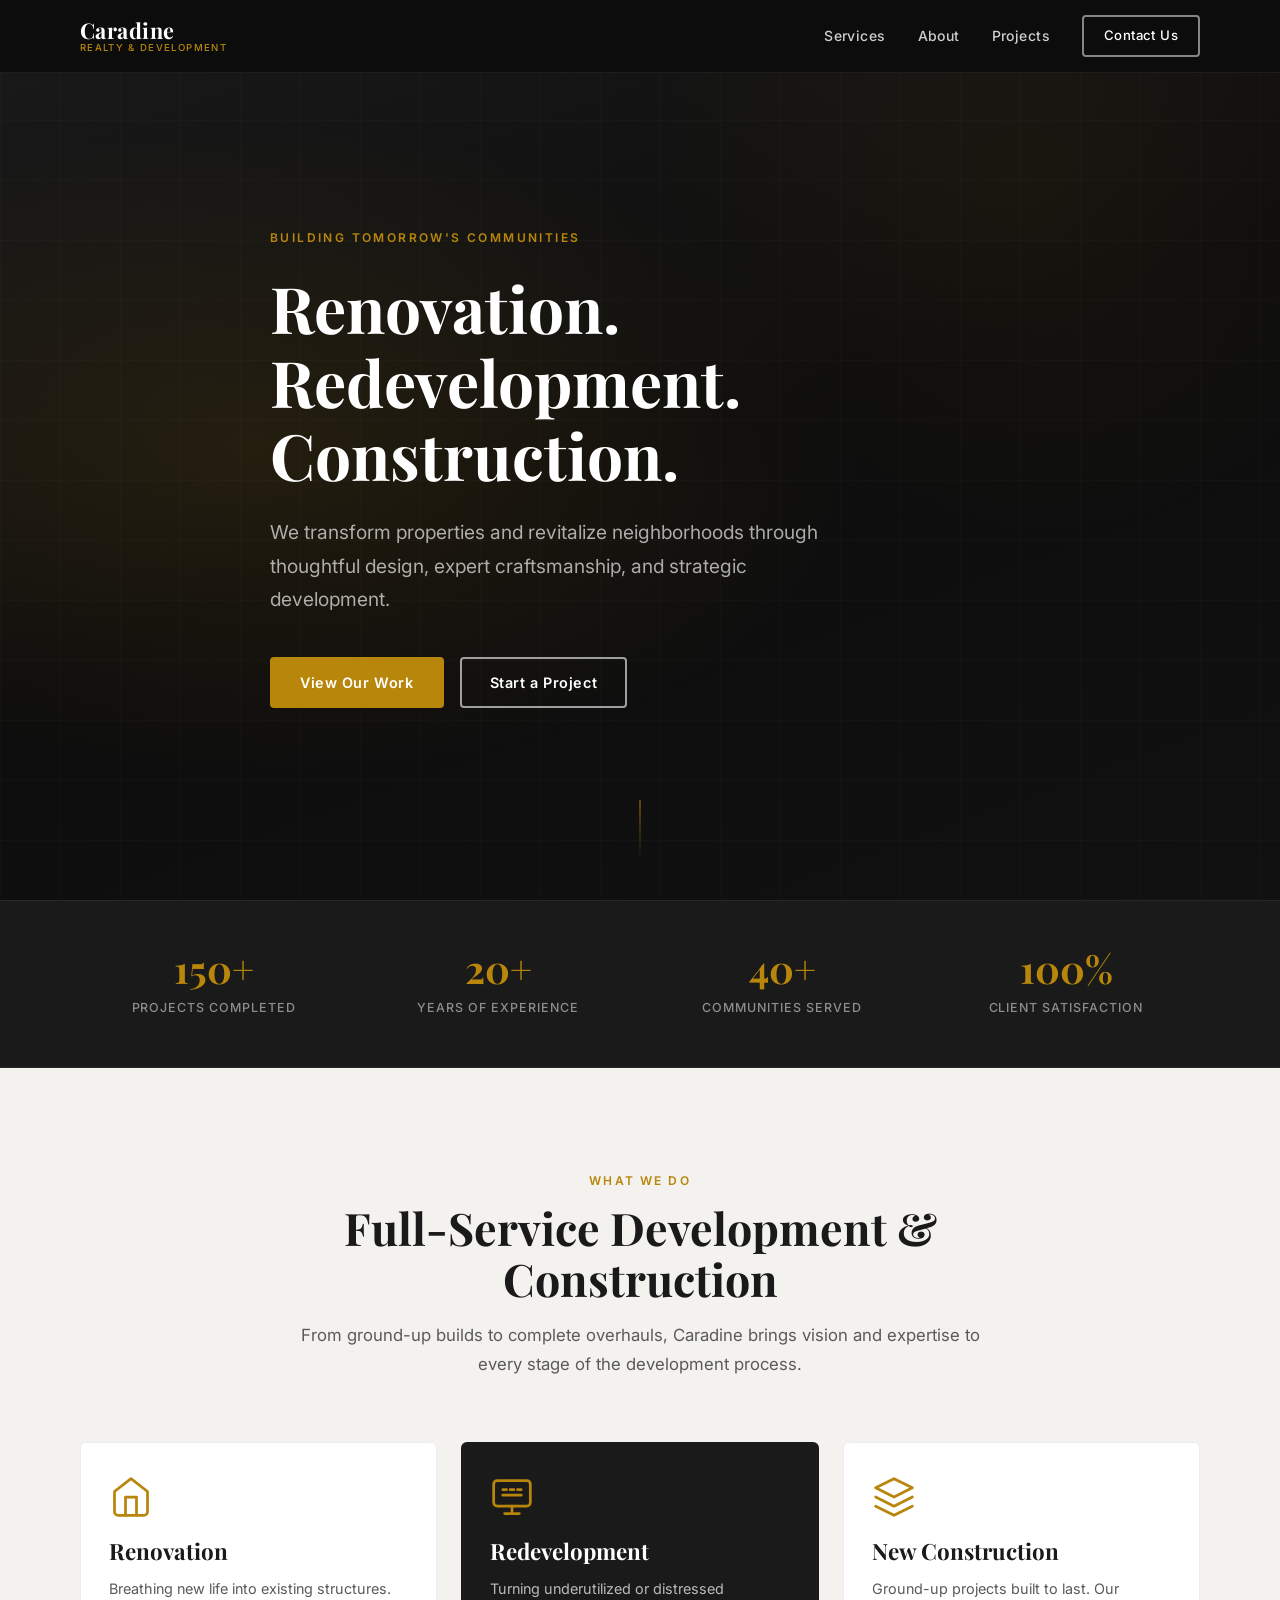
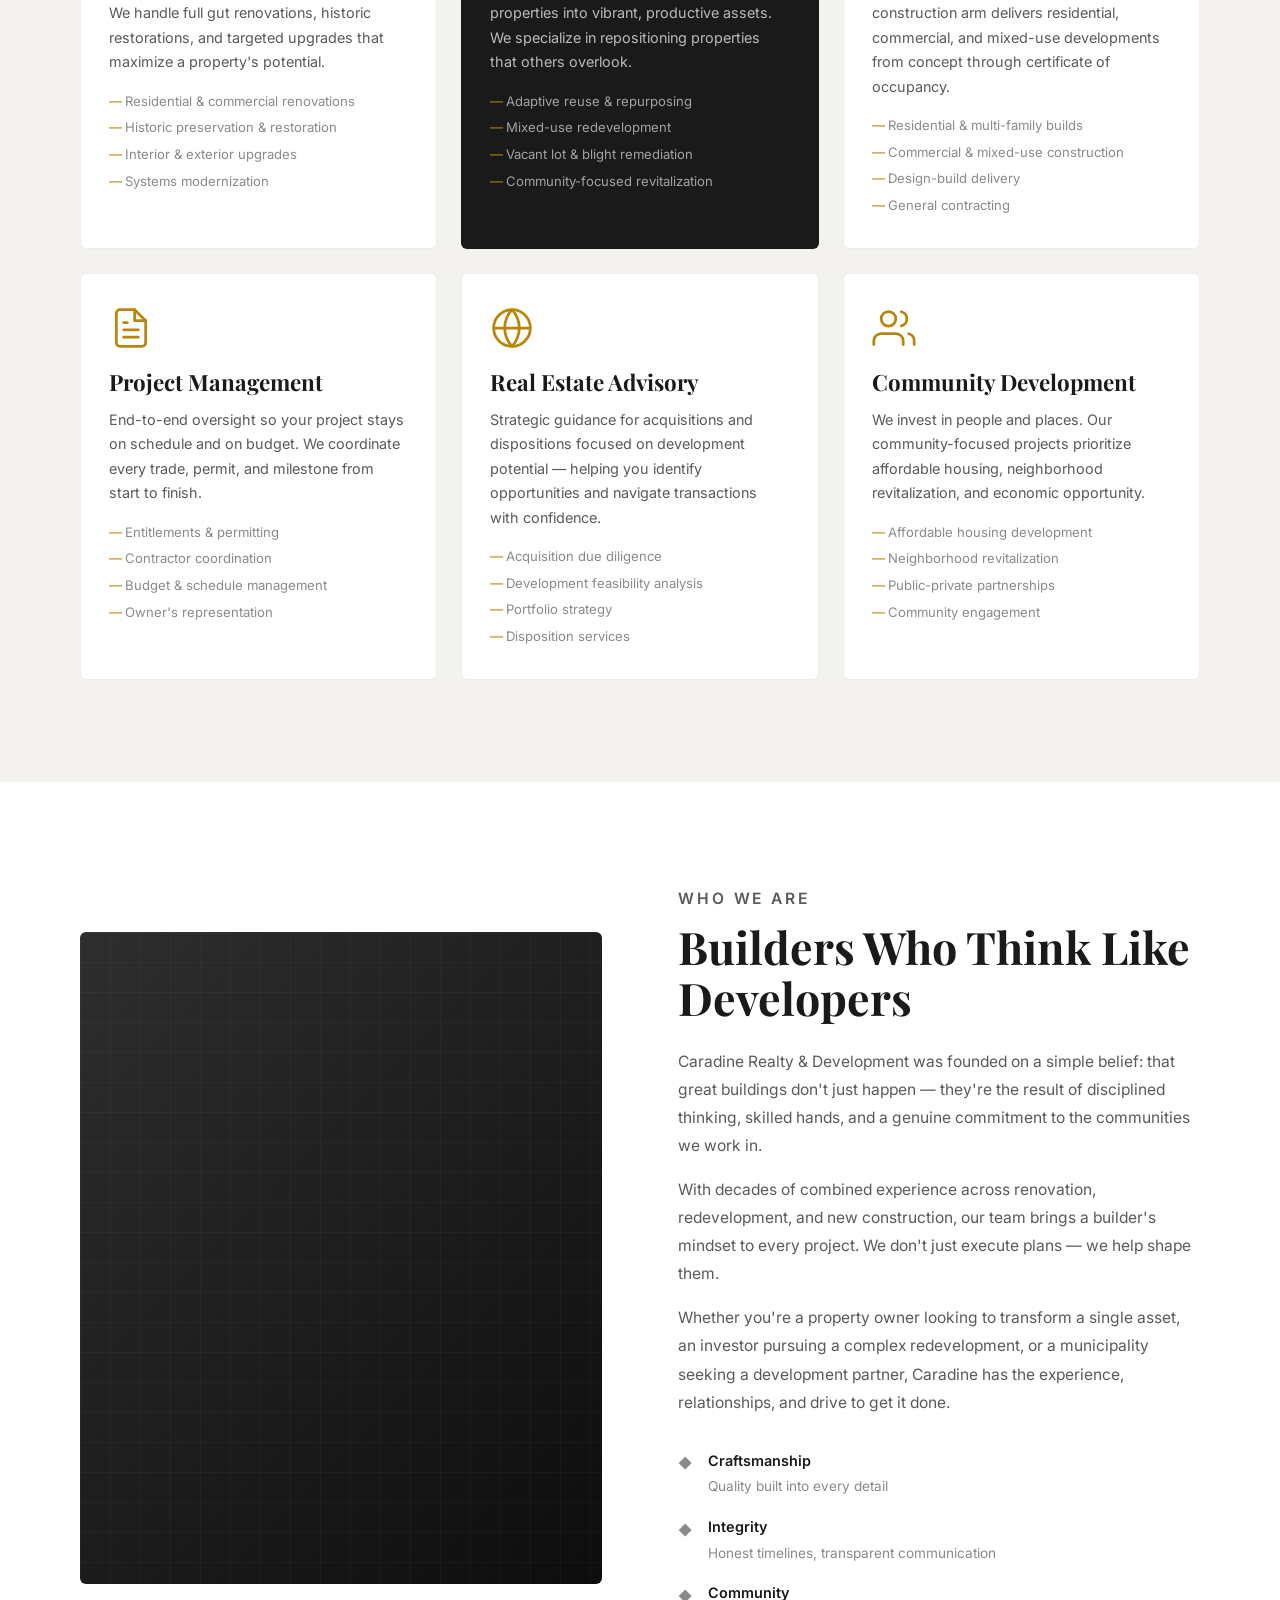
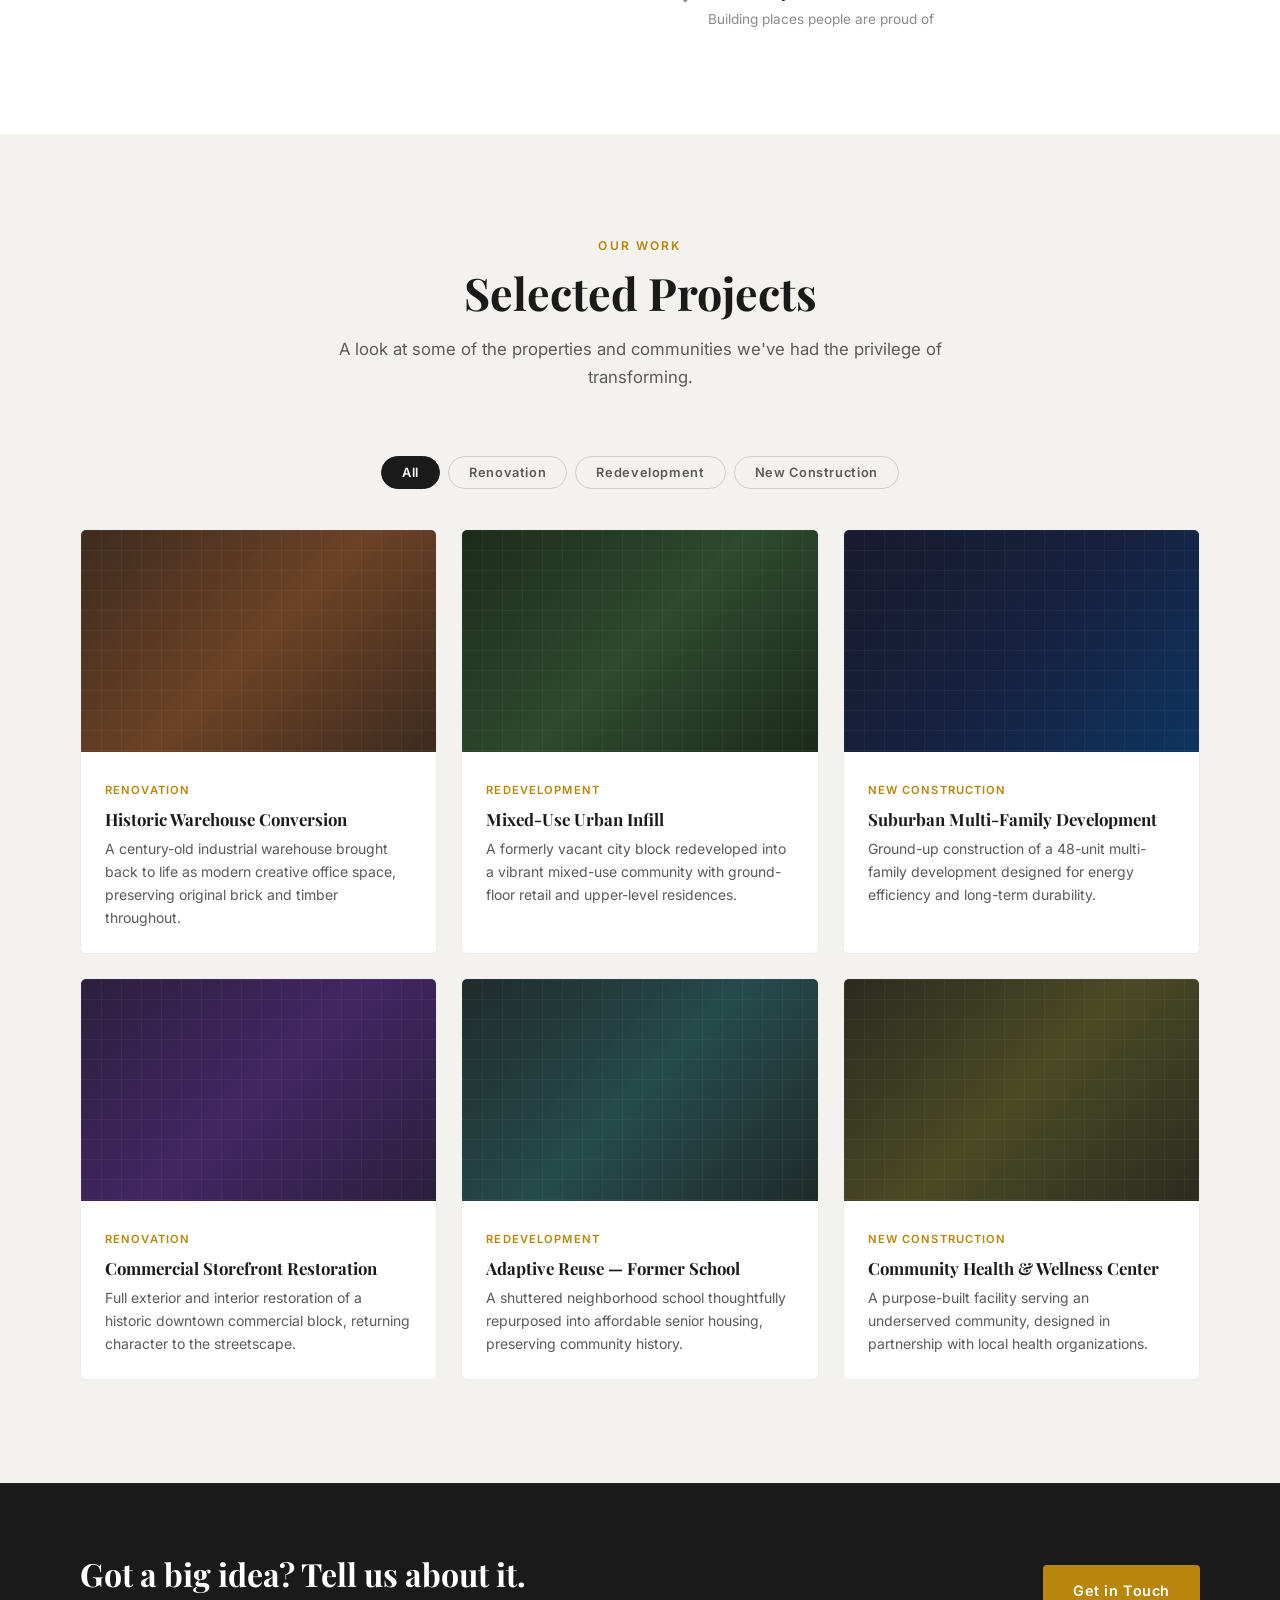
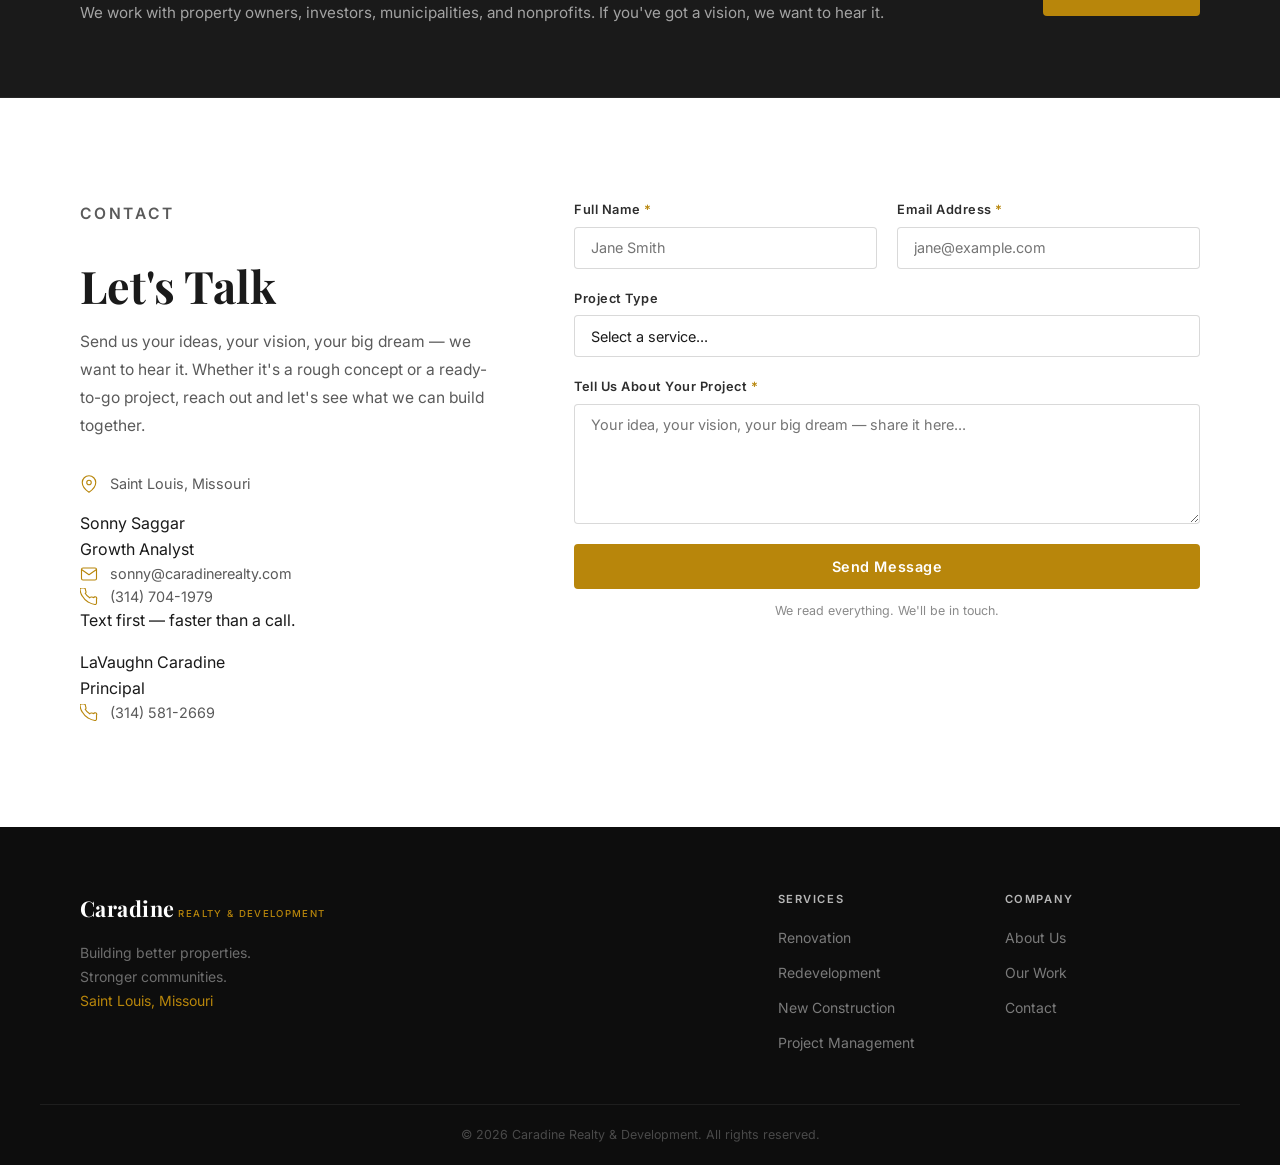
==== index (1).html @ 72bb6049 "Add files via upload" ====
<!DOCTYPE html>
<html lang="en">
<head>
  <meta charset="UTF-8" />
  <meta name="viewport" content="width=device-width, initial-scale=1.0" />
  <title>Caradine Realty &amp; Development</title>
  <link rel="stylesheet" href="styles.css" />
  <link rel="preconnect" href="https://fonts.googleapis.com" />
  <link rel="preconnect" href="https://fonts.gstatic.com" crossorigin />
  <link href="https://fonts.googleapis.com/css2?family=Playfair+Display:wght@400;700&family=Inter:wght@300;400;500;600&display=swap" rel="stylesheet" />
</head>
<body>

  <!-- Navigation -->
  <header class="site-header">
    <nav class="nav container">
      <a href="#" class="logo">
        <span class="logo-main">Caradine</span>
        <span class="logo-sub">Realty &amp; Development</span>
      </a>
      <button class="nav-toggle" aria-label="Toggle menu" aria-expanded="false">
        <span></span><span></span><span></span>
      </button>
      <ul class="nav-links">
        <li><a href="#services">Services</a></li>
        <li><a href="#about">About</a></li>
        <li><a href="#projects">Projects</a></li>
        <li><a href="#contact" class="btn btn-outline">Contact Us</a></li>
      </ul>
    </nav>
  </header>

  <!-- Hero -->
  <section class="hero">
    <div class="hero-overlay"></div>
    <div class="hero-content container">
      <p class="hero-eyebrow">Building Tomorrow's Communities</p>
      <h1>Renovation. Redevelopment.<br />Construction.</h1>
      <p class="hero-sub">We transform properties and revitalize neighborhoods through thoughtful design, expert craftsmanship, and strategic development.</p>
      <div class="hero-cta">
        <a href="#projects" class="btn btn-primary">View Our Work</a>
        <a href="#contact" class="btn btn-ghost">Start a Project</a>
      </div>
    </div>
    <div class="hero-scroll-indicator">
      <span></span>
    </div>
  </section>

  <!-- Stats Bar -->
  <section class="stats-bar">
    <div class="container stats-grid">
      <div class="stat">
        <span class="stat-number">150+</span>
        <span class="stat-label">Projects Completed</span>
      </div>
      <div class="stat">
        <span class="stat-number">20+</span>
        <span class="stat-label">Years of Experience</span>
      </div>
      <div class="stat">
        <span class="stat-number">40+</span>
        <span class="stat-label">Communities Served</span>
      </div>
      <div class="stat">
        <span class="stat-number">100%</span>
        <span class="stat-label">Client Satisfaction</span>
      </div>
    </div>
  </section>

  <!-- Services -->
  <section class="services section" id="services">
    <div class="container">
      <div class="section-header">
        <p class="section-eyebrow">What We Do</p>
        <h2>Full-Service Development &amp; Construction</h2>
        <p class="section-desc">From ground-up builds to complete overhauls, Caradine brings vision and expertise to every stage of the development process.</p>
      </div>
      <div class="services-grid">
        <div class="service-card">
          <div class="service-icon">
            <svg xmlns="http://www.w3.org/2000/svg" viewBox="0 0 24 24" fill="none" stroke="currentColor" stroke-width="1.5" stroke-linecap="round" stroke-linejoin="round"><path d="M3 9l9-7 9 7v11a2 2 0 01-2 2H5a2 2 0 01-2-2z"/><polyline points="9 22 9 12 15 12 15 22"/></svg>
          </div>
          <h3>Renovation</h3>
          <p>Breathing new life into existing structures. We handle full gut renovations, historic restorations, and targeted upgrades that maximize a property's potential.</p>
          <ul>
            <li>Residential &amp; commercial renovations</li>
            <li>Historic preservation &amp; restoration</li>
            <li>Interior &amp; exterior upgrades</li>
            <li>Systems modernization</li>
          </ul>
        </div>
        <div class="service-card featured">
          <div class="service-icon">
            <svg xmlns="http://www.w3.org/2000/svg" viewBox="0 0 24 24" fill="none" stroke="currentColor" stroke-width="1.5" stroke-linecap="round" stroke-linejoin="round"><rect x="2" y="3" width="20" height="14" rx="2"/><path d="M8 21h8M12 17v4"/><path d="M7 8h2m2 0h2m2 0h2"/><path d="M7 11h10"/></svg>
          </div>
          <h3>Redevelopment</h3>
          <p>Turning underutilized or distressed properties into vibrant, productive assets. We specialize in repositioning properties that others overlook.</p>
          <ul>
            <li>Adaptive reuse &amp; repurposing</li>
            <li>Mixed-use redevelopment</li>
            <li>Vacant lot &amp; blight remediation</li>
            <li>Community-focused revitalization</li>
          </ul>
        </div>
        <div class="service-card">
          <div class="service-icon">
            <svg xmlns="http://www.w3.org/2000/svg" viewBox="0 0 24 24" fill="none" stroke="currentColor" stroke-width="1.5" stroke-linecap="round" stroke-linejoin="round"><polygon points="12 2 2 7 12 12 22 7 12 2"/><polyline points="2 17 12 22 22 17"/><polyline points="2 12 12 17 22 12"/></svg>
          </div>
          <h3>New Construction</h3>
          <p>Ground-up projects built to last. Our construction arm delivers residential, commercial, and mixed-use developments from concept through certificate of occupancy.</p>
          <ul>
            <li>Residential &amp; multi-family builds</li>
            <li>Commercial &amp; mixed-use construction</li>
            <li>Design-build delivery</li>
            <li>General contracting</li>
          </ul>
        </div>
        <div class="service-card">
          <div class="service-icon">
            <svg xmlns="http://www.w3.org/2000/svg" viewBox="0 0 24 24" fill="none" stroke="currentColor" stroke-width="1.5" stroke-linecap="round" stroke-linejoin="round"><path d="M14 2H6a2 2 0 00-2 2v16a2 2 0 002 2h12a2 2 0 002-2V8z"/><polyline points="14 2 14 8 20 8"/><line x1="16" y1="13" x2="8" y2="13"/><line x1="16" y1="17" x2="8" y2="17"/><polyline points="10 9 9 9 8 9"/></svg>
          </div>
          <h3>Project Management</h3>
          <p>End-to-end oversight so your project stays on schedule and on budget. We coordinate every trade, permit, and milestone from start to finish.</p>
          <ul>
            <li>Entitlements &amp; permitting</li>
            <li>Contractor coordination</li>
            <li>Budget &amp; schedule management</li>
            <li>Owner's representation</li>
          </ul>
        </div>
        <div class="service-card">
          <div class="service-icon">
            <svg xmlns="http://www.w3.org/2000/svg" viewBox="0 0 24 24" fill="none" stroke="currentColor" stroke-width="1.5" stroke-linecap="round" stroke-linejoin="round"><circle cx="12" cy="12" r="10"/><line x1="2" y1="12" x2="22" y2="12"/><path d="M12 2a15.3 15.3 0 014 10 15.3 15.3 0 01-4 10 15.3 15.3 0 01-4-10 15.3 15.3 0 014-10z"/></svg>
          </div>
          <h3>Real Estate Advisory</h3>
          <p>Strategic guidance for acquisitions and dispositions focused on development potential — helping you identify opportunities and navigate transactions with confidence.</p>
          <ul>
            <li>Acquisition due diligence</li>
            <li>Development feasibility analysis</li>
            <li>Portfolio strategy</li>
            <li>Disposition services</li>
          </ul>
        </div>
        <div class="service-card">
          <div class="service-icon">
            <svg xmlns="http://www.w3.org/2000/svg" viewBox="0 0 24 24" fill="none" stroke="currentColor" stroke-width="1.5" stroke-linecap="round" stroke-linejoin="round"><path d="M17 21v-2a4 4 0 00-4-4H5a4 4 0 00-4 4v2"/><circle cx="9" cy="7" r="4"/><path d="M23 21v-2a4 4 0 00-3-3.87"/><path d="M16 3.13a4 4 0 010 7.75"/></svg>
          </div>
          <h3>Community Development</h3>
          <p>We invest in people and places. Our community-focused projects prioritize affordable housing, neighborhood revitalization, and economic opportunity.</p>
          <ul>
            <li>Affordable housing development</li>
            <li>Neighborhood revitalization</li>
            <li>Public-private partnerships</li>
            <li>Community engagement</li>
          </ul>
        </div>
      </div>
    </div>
  </section>

  <!-- About -->
  <section class="about section" id="about">
    <div class="container about-grid">
      <div class="about-image">
        <div class="about-image-bg"></div>
        <div class="about-image-accent"></div>
      </div>
      <div class="about-content">
        <p class="section-eyebrow">Who We Are</p>
        <h2>Builders Who Think Like Developers</h2>
        <p>Caradine Realty &amp; Development was founded on a simple belief: that great buildings don't just happen — they're the result of disciplined thinking, skilled hands, and a genuine commitment to the communities we work in.</p>
        <p>With decades of combined experience across renovation, redevelopment, and new construction, our team brings a builder's mindset to every project. We don't just execute plans — we help shape them.</p>
        <p>Whether you're a property owner looking to transform a single asset, an investor pursuing a complex redevelopment, or a municipality seeking a development partner, Caradine has the experience, relationships, and drive to get it done.</p>
        <div class="about-values">
          <div class="value">
            <span class="value-icon">&#9670;</span>
            <div>
              <strong>Craftsmanship</strong>
              <span>Quality built into every detail</span>
            </div>
          </div>
          <div class="value">
            <span class="value-icon">&#9670;</span>
            <div>
              <strong>Integrity</strong>
              <span>Honest timelines, transparent communication</span>
            </div>
          </div>
          <div class="value">
            <span class="value-icon">&#9670;</span>
            <div>
              <strong>Community</strong>
              <span>Building places people are proud of</span>
            </div>
          </div>
        </div>
      </div>
    </div>
  </section>

  <!-- Projects -->
  <section class="projects section" id="projects">
    <div class="container">
      <div class="section-header">
        <p class="section-eyebrow">Our Work</p>
        <h2>Selected Projects</h2>
        <p class="section-desc">A look at some of the properties and communities we've had the privilege of transforming.</p>
      </div>
      <div class="project-filters">
        <button class="filter-btn active" data-filter="all">All</button>
        <button class="filter-btn" data-filter="renovation">Renovation</button>
        <button class="filter-btn" data-filter="redevelopment">Redevelopment</button>
        <button class="filter-btn" data-filter="construction">New Construction</button>
      </div>
      <div class="projects-grid">
        <div class="project-card" data-category="renovation">
          <div class="project-img project-img-1"></div>
          <div class="project-info">
            <span class="project-tag">Renovation</span>
            <h3>Historic Warehouse Conversion</h3>
            <p>A century-old industrial warehouse brought back to life as modern creative office space, preserving original brick and timber throughout.</p>
          </div>
        </div>
        <div class="project-card" data-category="redevelopment">
          <div class="project-img project-img-2"></div>
          <div class="project-info">
            <span class="project-tag">Redevelopment</span>
            <h3>Mixed-Use Urban Infill</h3>
            <p>A formerly vacant city block redeveloped into a vibrant mixed-use community with ground-floor retail and upper-level residences.</p>
          </div>
        </div>
        <div class="project-card" data-category="construction">
          <div class="project-img project-img-3"></div>
          <div class="project-info">
            <span class="project-tag">New Construction</span>
            <h3>Suburban Multi-Family Development</h3>
            <p>Ground-up construction of a 48-unit multi-family development designed for energy efficiency and long-term durability.</p>
          </div>
        </div>
        <div class="project-card" data-category="renovation">
          <div class="project-img project-img-4"></div>
          <div class="project-info">
            <span class="project-tag">Renovation</span>
            <h3>Commercial Storefront Restoration</h3>
            <p>Full exterior and interior restoration of a historic downtown commercial block, returning character to the streetscape.</p>
          </div>
        </div>
        <div class="project-card" data-category="redevelopment">
          <div class="project-img project-img-5"></div>
          <div class="project-info">
            <span class="project-tag">Redevelopment</span>
            <h3>Adaptive Reuse — Former School</h3>
            <p>A shuttered neighborhood school thoughtfully repurposed into affordable senior housing, preserving community history.</p>
          </div>
        </div>
        <div class="project-card" data-category="construction">
          <div class="project-img project-img-6"></div>
          <div class="project-info">
            <span class="project-tag">New Construction</span>
            <h3>Community Health &amp; Wellness Center</h3>
            <p>A purpose-built facility serving an underserved community, designed in partnership with local health organizations.</p>
          </div>
        </div>
      </div>
    </div>
  </section>

  <!-- CTA Band -->
  <section class="cta-band">
    <div class="container cta-band-inner">
      <div>
        <h2>Got a big idea? Tell us about it.</h2>
        <p>We work with property owners, investors, municipalities, and nonprofits. If you've got a vision, we want to hear it.</p>
      </div>
      <a href="#contact" class="btn btn-primary">Get in Touch</a>
    </div>
  </section>

  <!-- Contact -->
  <section class="contact section" id="contact">
    <div class="container contact-grid">
      <div class="contact-info">
        <p class="section-eyebrow">Contact</p>
        <h2>Let's Talk</h2>
        <p>Send us your ideas, your vision, your big dream — we want to hear it. Whether it's a rough concept or a ready-to-go project, reach out and let's see what we can build together.</p>
        <div class="contact-details">
          <div class="contact-item">
            <svg xmlns="http://www.w3.org/2000/svg" viewBox="0 0 24 24" fill="none" stroke="currentColor" stroke-width="1.5" stroke-linecap="round" stroke-linejoin="round"><path d="M21 10c0 7-9 13-9 13s-9-6-9-13a9 9 0 0118 0z"/><circle cx="12" cy="10" r="3"/></svg>
            <span>Saint Louis, Missouri</span>
          </div>
          <div class="contact-person">
            <div class="contact-person-name">Sonny Saggar</div>
            <div class="contact-person-title">Growth Analyst</div>
            <div class="contact-item">
              <svg xmlns="http://www.w3.org/2000/svg" viewBox="0 0 24 24" fill="none" stroke="currentColor" stroke-width="1.5" stroke-linecap="round" stroke-linejoin="round"><path d="M4 4h16c1.1 0 2 .9 2 2v12c0 1.1-.9 2-2 2H4c-1.1 0-2-.9-2-2V6c0-1.1.9-2 2-2z"/><polyline points="22,6 12,13 2,6"/></svg>
              <a href="mailto:sonny@caradinerealty.com">sonny@caradinerealty.com</a>
            </div>
            <div class="contact-item">
              <svg xmlns="http://www.w3.org/2000/svg" viewBox="0 0 24 24" fill="none" stroke="currentColor" stroke-width="1.5" stroke-linecap="round" stroke-linejoin="round"><path d="M22 16.92v3a2 2 0 01-2.18 2 19.79 19.79 0 01-8.63-3.07A19.5 19.5 0 013.07 10.8a19.79 19.79 0 01-3.07-8.7A2 2 0 012.18 0h3a2 2 0 012 1.72c.127.96.361 1.903.7 2.81a2 2 0 01-.45 2.11L6.91 7.09a16 16 0 006 6l.56-.56a2 2 0 012.11-.45c.907.339 1.85.573 2.81.7A2 2 0 0122 14.92v2z"/></svg>
              <a href="tel:+13147041979">(314) 704-1979</a>
            </div>
            <p class="contact-note">Text first — faster than a call.</p>
          </div>
          <div class="contact-person">
            <div class="contact-person-name">LaVaughn Caradine</div>
            <div class="contact-person-title">Principal</div>
            <div class="contact-item">
              <svg xmlns="http://www.w3.org/2000/svg" viewBox="0 0 24 24" fill="none" stroke="currentColor" stroke-width="1.5" stroke-linecap="round" stroke-linejoin="round"><path d="M22 16.92v3a2 2 0 01-2.18 2 19.79 19.79 0 01-8.63-3.07A19.5 19.5 0 013.07 10.8a19.79 19.79 0 01-3.07-8.7A2 2 0 012.18 0h3a2 2 0 012 1.72c.127.96.361 1.903.7 2.81a2 2 0 01-.45 2.11L6.91 7.09a16 16 0 006 6l.56-.56a2 2 0 012.11-.45c.907.339 1.85.573 2.81.7A2 2 0 0122 14.92v2z"/></svg>
              <a href="tel:+13145812669">(314) 581-2669</a>
            </div>
          </div>
        </div>
      </div>
      <form class="contact-form" id="contact-form" novalidate>
        <div class="form-row">
          <div class="form-group">
            <label for="name">Full Name <span class="required">*</span></label>
            <input type="text" id="name" name="name" placeholder="Jane Smith" required autocomplete="name" />
          </div>
          <div class="form-group">
            <label for="email">Email Address <span class="required">*</span></label>
            <input type="email" id="email" name="email" placeholder="jane@example.com" required autocomplete="email" />
          </div>
        </div>
        <div class="form-group">
          <label for="project-type">Project Type</label>
          <select id="project-type" name="project-type">
            <option value="">Select a service...</option>
            <option value="renovation">Renovation</option>
            <option value="redevelopment">Redevelopment</option>
            <option value="construction">New Construction</option>
            <option value="project-management">Project Management</option>
            <option value="advisory">Real Estate Advisory</option>
            <option value="community">Community Development</option>
            <option value="other">Other</option>
          </select>
        </div>
        <div class="form-group">
          <label for="message">Tell Us About Your Project <span class="required">*</span></label>
          <textarea id="message" name="message" rows="5" placeholder="Your idea, your vision, your big dream — share it here..." required></textarea>
        </div>
        <button type="submit" class="btn btn-primary btn-full">Send Message</button>
        <p class="form-note">We read everything. We'll be in touch.</p>
      </form>
    </div>
  </section>

  <!-- Footer -->
  <footer class="site-footer">
    <div class="container footer-inner">
      <div class="footer-brand">
        <span class="logo-main">Caradine</span>
        <span class="logo-sub">Realty &amp; Development</span>
        <p>Building better properties.<br />Stronger communities.<br /><span class="footer-location">Saint Louis, Missouri</span></p>
      </div>
      <div class="footer-links">
        <div class="footer-col">
          <strong>Services</strong>
          <ul>
            <li><a href="#services">Renovation</a></li>
            <li><a href="#services">Redevelopment</a></li>
            <li><a href="#services">New Construction</a></li>
            <li><a href="#services">Project Management</a></li>
          </ul>
        </div>
        <div class="footer-col">
          <strong>Company</strong>
          <ul>
            <li><a href="#about">About Us</a></li>
            <li><a href="#projects">Our Work</a></li>
            <li><a href="#contact">Contact</a></li>
          </ul>
        </div>
      </div>
    </div>
    <div class="footer-bottom">
      <div class="container">
        <p>&copy; 2026 Caradine Realty &amp; Development. All rights reserved.</p>
      </div>
    </div>
  </footer>

  <script src="script.js"></script>
</body>
</html>
---- styles.css ----
/* ===========================
   Base & Reset
   =========================== */
*, *::before, *::after { box-sizing: border-box; margin: 0; padding: 0; }

:root {
  --color-black:   #0d0d0d;
  --color-dark:    #1a1a1a;
  --color-charcoal:#2e2e2e;
  --color-mid:     #5a5a5a;
  --color-muted:   #8a8a8a;
  --color-light:   #f4f2ef;
  --color-white:   #ffffff;
  --color-accent:  #b8860b;
  --color-accent-light: #d4a017;
  --font-serif:    'Playfair Display', Georgia, serif;
  --font-sans:     'Inter', system-ui, sans-serif;
  --max-w:         1200px;
  --radius:        4px;
  --transition:    0.25s ease;
}

html { scroll-behavior: smooth; font-size: 16px; }

body {
  font-family: var(--font-sans);
  color: var(--color-dark);
  background: var(--color-white);
  line-height: 1.6;
  -webkit-font-smoothing: antialiased;
}

img { display: block; max-width: 100%; }
a { color: inherit; text-decoration: none; }
ul { list-style: none; }
button { cursor: pointer; border: none; background: none; font-family: inherit; }

.container {
  width: 100%;
  max-width: var(--max-w);
  margin-inline: auto;
  padding-inline: clamp(1.25rem, 4vw, 2.5rem);
}

.section { padding-block: clamp(4rem, 8vw, 7rem); }

/* ===========================
   Typography
   =========================== */
h1, h2, h3 { font-family: var(--font-serif); line-height: 1.15; }
h1 { font-size: clamp(2.4rem, 5vw, 4rem); font-weight: 700; }
h2 { font-size: clamp(1.8rem, 3.5vw, 2.8rem); font-weight: 700; }
h3 { font-size: clamp(1.15rem, 2vw, 1.4rem); font-weight: 700; }

.section-eyebrow {
  font-size: 0.75rem;
  font-weight: 600;
  letter-spacing: 0.18em;
  text-transform: uppercase;
  color: var(--color-accent);
  margin-bottom: 0.75rem;
}

.section-header {
  text-align: center;
  max-width: 680px;
  margin-inline: auto;
  margin-bottom: clamp(2.5rem, 5vw, 4rem);
}

.section-desc {
  margin-top: 1rem;
  color: var(--color-mid);
  font-size: 1.05rem;
  line-height: 1.7;
}

/* ===========================
   Buttons
   =========================== */
.btn {
  display: inline-block;
  padding: 0.75rem 1.75rem;
  font-size: 0.9rem;
  font-weight: 600;
  letter-spacing: 0.04em;
  border-radius: var(--radius);
  transition: all var(--transition);
  white-space: nowrap;
}

.btn-primary {
  background: var(--color-accent);
  color: var(--color-white);
  border: 2px solid var(--color-accent);
}
.btn-primary:hover { background: var(--color-accent-light); border-color: var(--color-accent-light); }

.btn-outline {
  background: transparent;
  color: var(--color-dark);
  border: 2px solid var(--color-dark);
}
.btn-outline:hover { background: var(--color-dark); color: var(--color-white); }

.btn-ghost {
  background: transparent;
  color: var(--color-white);
  border: 2px solid rgba(255,255,255,0.6);
}
.btn-ghost:hover { background: rgba(255,255,255,0.15); border-color: var(--color-white); }

.btn-full { width: 100%; text-align: center; }

/* ===========================
   Navigation
   =========================== */
.site-header {
  position: fixed;
  top: 0; left: 0; right: 0;
  z-index: 100;
  background: rgba(13,13,13,0.92);
  backdrop-filter: blur(12px);
  -webkit-backdrop-filter: blur(12px);
  border-bottom: 1px solid rgba(255,255,255,0.07);
  transition: background var(--transition);
}

.nav {
  display: flex;
  align-items: center;
  justify-content: space-between;
  height: 72px;
  gap: 2rem;
}

.logo {
  display: flex;
  flex-direction: column;
  line-height: 1.1;
}
.logo-main {
  font-family: var(--font-serif);
  font-size: 1.35rem;
  font-weight: 700;
  color: var(--color-white);
  letter-spacing: 0.02em;
}
.logo-sub {
  font-size: 0.6rem;
  font-weight: 500;
  letter-spacing: 0.14em;
  text-transform: uppercase;
  color: var(--color-accent);
}

.nav-links {
  display: flex;
  align-items: center;
  gap: 2rem;
}

.nav-links a {
  color: rgba(255,255,255,0.8);
  font-size: 0.875rem;
  font-weight: 500;
  letter-spacing: 0.03em;
  transition: color var(--transition);
}
.nav-links a:hover { color: var(--color-white); }
.nav-links .btn-outline {
  color: var(--color-white);
  border-color: rgba(255,255,255,0.5);
  padding: 0.5rem 1.25rem;
  font-size: 0.825rem;
}
.nav-links .btn-outline:hover { background: var(--color-white); color: var(--color-dark); border-color: var(--color-white); }

.nav-toggle {
  display: none;
  flex-direction: column;
  gap: 5px;
  padding: 4px;
}
.nav-toggle span {
  display: block;
  width: 24px;
  height: 2px;
  background: var(--color-white);
  border-radius: 2px;
  transition: all var(--transition);
}

/* ===========================
   Hero
   =========================== */
.hero {
  position: relative;
  min-height: 100vh;
  display: flex;
  align-items: center;
  background: var(--color-black);
  overflow: hidden;
}

.hero::before {
  content: '';
  position: absolute;
  inset: 0;
  background:
    radial-gradient(ellipse 80% 60% at 20% 50%, rgba(184,134,11,0.12) 0%, transparent 60%),
    radial-gradient(ellipse 60% 80% at 80% 20%, rgba(184,134,11,0.06) 0%, transparent 50%),
    linear-gradient(160deg, #1a1a1a 0%, #0d0d0d 50%, #111 100%);
}

/* Subtle architectural grid texture */
.hero::after {
  content: '';
  position: absolute;
  inset: 0;
  background-image:
    linear-gradient(rgba(255,255,255,0.015) 1px, transparent 1px),
    linear-gradient(90deg, rgba(255,255,255,0.015) 1px, transparent 1px);
  background-size: 60px 60px;
  pointer-events: none;
}

.hero-overlay { display: none; }

.hero-content {
  position: relative;
  z-index: 2;
  padding-top: 100px;
  padding-bottom: 4rem;
  max-width: 820px;
}

.hero-eyebrow {
  font-size: 0.75rem;
  font-weight: 600;
  letter-spacing: 0.2em;
  text-transform: uppercase;
  color: var(--color-accent);
  margin-bottom: 1.5rem;
}

.hero h1 {
  color: var(--color-white);
  margin-bottom: 1.5rem;
}

.hero-sub {
  font-size: clamp(1rem, 1.8vw, 1.2rem);
  color: rgba(255,255,255,0.65);
  max-width: 560px;
  line-height: 1.75;
  margin-bottom: 2.5rem;
}

.hero-cta { display: flex; gap: 1rem; flex-wrap: wrap; }

.hero-scroll-indicator {
  position: absolute;
  bottom: 2.5rem;
  left: 50%;
  transform: translateX(-50%);
  z-index: 2;
}
.hero-scroll-indicator span {
  display: block;
  width: 1px;
  height: 60px;
  background: linear-gradient(to bottom, var(--color-accent), transparent);
  animation: scrollPulse 2s ease-in-out infinite;
}
@keyframes scrollPulse {
  0%, 100% { opacity: 1; transform: scaleY(1); }
  50% { opacity: 0.4; transform: scaleY(0.6); }
}

/* ===========================
   Stats Bar
   =========================== */
.stats-bar {
  background: var(--color-dark);
  border-top: 1px solid rgba(255,255,255,0.06);
  border-bottom: 1px solid rgba(255,255,255,0.06);
  padding-block: 2.5rem;
}

.stats-grid {
  display: grid;
  grid-template-columns: repeat(4, 1fr);
  gap: 1rem;
  text-align: center;
}

.stat { padding: 0.5rem; }
.stat-number {
  display: block;
  font-family: var(--font-serif);
  font-size: clamp(1.8rem, 3vw, 2.6rem);
  font-weight: 700;
  color: var(--color-accent);
  line-height: 1;
  margin-bottom: 0.4rem;
}
.stat-label {
  font-size: 0.78rem;
  font-weight: 500;
  letter-spacing: 0.08em;
  text-transform: uppercase;
  color: rgba(255,255,255,0.5);
}

/* ===========================
   Services
   =========================== */
.services { background: var(--color-light); }

.services-grid {
  display: grid;
  grid-template-columns: repeat(3, 1fr);
  gap: 1.5rem;
}

.service-card {
  background: var(--color-white);
  border: 1px solid rgba(0,0,0,0.07);
  border-radius: 6px;
  padding: 2rem 1.75rem;
  transition: transform var(--transition), box-shadow var(--transition);
}
.service-card:hover {
  transform: translateY(-4px);
  box-shadow: 0 16px 40px rgba(0,0,0,0.1);
}
.service-card.featured {
  background: var(--color-dark);
  border-color: transparent;
  color: var(--color-white);
}
.service-card.featured p { color: rgba(255,255,255,0.7); }
.service-card.featured ul li { color: rgba(255,255,255,0.6); }
.service-card.featured h3 { color: var(--color-white); }

.service-icon {
  width: 44px;
  height: 44px;
  margin-bottom: 1.25rem;
  color: var(--color-accent);
}
.service-icon svg { width: 100%; height: 100%; }

.service-card h3 { margin-bottom: 0.75rem; }
.service-card p { font-size: 0.9rem; color: var(--color-mid); line-height: 1.7; margin-bottom: 1rem; }
.service-card ul { display: flex; flex-direction: column; gap: 0.35rem; }
.service-card ul li {
  font-size: 0.82rem;
  color: var(--color-muted);
  padding-left: 1rem;
  position: relative;
}
.service-card ul li::before {
  content: '—';
  position: absolute;
  left: 0;
  color: var(--color-accent);
}

/* ===========================
   About
   =========================== */
.about { background: var(--color-white); }

.about-grid {
  display: grid;
  grid-template-columns: 1fr 1fr;
  gap: clamp(3rem, 6vw, 6rem);
  align-items: center;
}

.about-image {
  position: relative;
  aspect-ratio: 4/5;
}
.about-image-bg {
  position: absolute;
  inset: 0;
  background: linear-gradient(135deg, var(--color-charcoal) 0%, var(--color-black) 100%);
  border-radius: 6px;
}
.about-image-bg::after {
  content: '';
  position: absolute;
  inset: 0;
  background-image:
    linear-gradient(rgba(255,255,255,0.03) 1px, transparent 1px),
    linear-gradient(90deg, rgba(255,255,255,0.03) 1px, transparent 1px);
  background-size: 30px 30px;
  border-radius: 6px;
}
.about-image-accent {
  position: absolute;
  bottom: -1.5rem;
  right: -1.5rem;
  width: 55%;
  aspect-ratio: 1;
  background: var(--color-accent);
  opacity: 0.15;
  border-radius: 6px;
  z-index: -1;
}

.about-content .section-eyebrow { margin-bottom: 0.5rem; }
.about-content h2 { margin-bottom: 1.5rem; }
.about-content p {
  color: var(--color-mid);
  font-size: 0.975rem;
  line-height: 1.8;
  margin-bottom: 1rem;
}

.about-values { margin-top: 2rem; display: flex; flex-direction: column; gap: 1rem; }
.value {
  display: flex;
  align-items: flex-start;
  gap: 1rem;
}
.value-icon {
  color: var(--color-accent);
  font-size: 0.6rem;
  margin-top: 0.3rem;
  flex-shrink: 0;
}
.value strong {
  display: block;
  font-size: 0.9rem;
  font-weight: 600;
  color: var(--color-dark);
  margin-bottom: 0.1rem;
}
.value span { font-size: 0.85rem; color: var(--color-muted); }

/* ===========================
   Projects
   =========================== */
.projects { background: var(--color-light); }

.project-filters {
  display: flex;
  justify-content: center;
  gap: 0.5rem;
  margin-bottom: 2.5rem;
  flex-wrap: wrap;
}

.filter-btn {
  padding: 0.5rem 1.25rem;
  font-size: 0.8rem;
  font-weight: 600;
  letter-spacing: 0.05em;
  border-radius: 100px;
  border: 1.5px solid rgba(0,0,0,0.15);
  color: var(--color-mid);
  transition: all var(--transition);
}
.filter-btn:hover,
.filter-btn.active {
  background: var(--color-dark);
  color: var(--color-white);
  border-color: var(--color-dark);
}

.projects-grid {
  display: grid;
  grid-template-columns: repeat(3, 1fr);
  gap: 1.5rem;
}

.project-card {
  background: var(--color-white);
  border-radius: 6px;
  overflow: hidden;
  border: 1px solid rgba(0,0,0,0.07);
  transition: transform var(--transition), box-shadow var(--transition);
}
.project-card:hover { transform: translateY(-4px); box-shadow: 0 16px 40px rgba(0,0,0,0.1); }
.project-card.hidden { display: none; }

.project-img {
  aspect-ratio: 16/10;
  background-size: cover;
  background-position: center;
}
.project-img-1 { background: linear-gradient(135deg, #3d2b1f 0%, #6b4226 50%, #3d2b1f 100%); }
.project-img-2 { background: linear-gradient(135deg, #1c2b1c 0%, #2d4a2d 50%, #1c2b1c 100%); }
.project-img-3 { background: linear-gradient(135deg, #1a1a2e 0%, #16213e 50%, #0f3460 100%); }
.project-img-4 { background: linear-gradient(135deg, #2b1f3d 0%, #422662 50%, #2b1f3d 100%); }
.project-img-5 { background: linear-gradient(135deg, #1f2b2b 0%, #264a4a 50%, #1f2b2b 100%); }
.project-img-6 { background: linear-gradient(135deg, #2b2b1f 0%, #4a4a26 50%, #2b2b1f 100%); }

/* Add subtle pattern overlay to project images */
.project-img::after {
  content: '';
  display: block;
  width: 100%;
  height: 100%;
  background-image:
    linear-gradient(rgba(255,255,255,0.04) 1px, transparent 1px),
    linear-gradient(90deg, rgba(255,255,255,0.04) 1px, transparent 1px);
  background-size: 20px 20px;
}

.project-info { padding: 1.5rem; }
.project-tag {
  display: inline-block;
  font-size: 0.7rem;
  font-weight: 600;
  letter-spacing: 0.1em;
  text-transform: uppercase;
  color: var(--color-accent);
  margin-bottom: 0.6rem;
}
.project-info h3 { margin-bottom: 0.5rem; font-size: 1.05rem; }
.project-info p { font-size: 0.875rem; color: var(--color-mid); line-height: 1.65; }

/* ===========================
   CTA Band
   =========================== */
.cta-band {
  background: var(--color-dark);
  padding-block: clamp(3rem, 6vw, 4.5rem);
  border-top: 1px solid rgba(255,255,255,0.06);
  border-bottom: 1px solid rgba(255,255,255,0.06);
}

.cta-band-inner {
  display: flex;
  align-items: center;
  justify-content: space-between;
  gap: 2rem;
  flex-wrap: wrap;
}
.cta-band h2 { color: var(--color-white); font-size: clamp(1.4rem, 2.5vw, 2rem); }
.cta-band p { color: rgba(255,255,255,0.6); margin-top: 0.5rem; font-size: 0.95rem; }

/* ===========================
   Contact
   =========================== */
.contact { background: var(--color-white); }

.contact-grid {
  display: grid;
  grid-template-columns: 1fr 1.5fr;
  gap: clamp(3rem, 6vw, 5rem);
  align-items: start;
}

.contact-info h2 { margin-bottom: 1rem; }
.contact-info > p { color: var(--color-mid); font-size: 0.975rem; line-height: 1.8; margin-bottom: 2rem; }

.contact-details { display: flex; flex-direction: column; gap: 1rem; }
.contact-item {
  display: flex;
  align-items: center;
  gap: 0.75rem;
  font-size: 0.9rem;
  color: var(--color-mid);
}
.contact-item svg { width: 18px; height: 18px; flex-shrink: 0; color: var(--color-accent); }
.contact-item a { color: var(--color-mid); transition: color var(--transition); }
.contact-item a:hover { color: var(--color-accent); }

/* Form */
.contact-form { display: flex; flex-direction: column; gap: 1.25rem; }

.form-row {
  display: grid;
  grid-template-columns: 1fr 1fr;
  gap: 1.25rem;
}

.form-group { display: flex; flex-direction: column; gap: 0.4rem; }
.form-group label {
  font-size: 0.8rem;
  font-weight: 600;
  letter-spacing: 0.04em;
  color: var(--color-charcoal);
}
.required { color: var(--color-accent); }

.form-group input,
.form-group select,
.form-group textarea {
  font-family: var(--font-sans);
  font-size: 0.9rem;
  padding: 0.7rem 1rem;
  border: 1.5px solid rgba(0,0,0,0.15);
  border-radius: var(--radius);
  background: var(--color-white);
  color: var(--color-dark);
  transition: border-color var(--transition), box-shadow var(--transition);
  outline: none;
  appearance: none;
  -webkit-appearance: none;
}
.form-group input:focus,
.form-group select:focus,
.form-group textarea:focus {
  border-color: var(--color-accent);
  box-shadow: 0 0 0 3px rgba(184,134,11,0.12);
}
.form-group textarea { resize: vertical; min-height: 120px; }

.form-note {
  font-size: 0.78rem;
  color: var(--color-muted);
  text-align: center;
  margin-top: -0.5rem;
}

/* Form states */
.form-group input.error,
.form-group textarea.error {
  border-color: #c0392b;
}
.form-success {
  background: #f0faf0;
  border: 1.5px solid #2ecc71;
  border-radius: var(--radius);
  padding: 1.25rem;
  text-align: center;
  color: #1a6b1a;
  font-size: 0.9rem;
  font-weight: 500;
}

/* ===========================
   Footer
   =========================== */
.site-footer {
  background: var(--color-black);
  color: rgba(255,255,255,0.55);
  padding-top: 4rem;
}

.footer-inner {
  display: grid;
  grid-template-columns: 1.5fr 1fr;
  gap: 4rem;
  padding-bottom: 3rem;
  border-bottom: 1px solid rgba(255,255,255,0.07);
}

.footer-brand .logo-main { color: var(--color-white); }
.footer-brand .logo-sub { color: var(--color-accent); }
.footer-brand p {
  margin-top: 1rem;
  font-size: 0.875rem;
  line-height: 1.7;
  color: rgba(255,255,255,0.4);
}
.footer-location {
  color: var(--color-accent);
  font-style: normal;
}

.footer-links {
  display: grid;
  grid-template-columns: 1fr 1fr;
  gap: 2rem;
}

.footer-col strong {
  display: block;
  font-size: 0.7rem;
  font-weight: 600;
  letter-spacing: 0.14em;
  text-transform: uppercase;
  color: rgba(255,255,255,0.7);
  margin-bottom: 1rem;
}
.footer-col ul { display: flex; flex-direction: column; gap: 0.6rem; }
.footer-col a {
  font-size: 0.875rem;
  color: rgba(255,255,255,0.45);
  transition: color var(--transition);
}
.footer-col a:hover { color: var(--color-accent); }

.footer-bottom {
  padding-block: 1.25rem;
}
.footer-bottom p {
  font-size: 0.78rem;
  color: rgba(255,255,255,0.25);
  text-align: center;
}

/* ===========================
   Responsive
   =========================== */
@media (max-width: 1024px) {
  .services-grid { grid-template-columns: repeat(2, 1fr); }
  .projects-grid { grid-template-columns: repeat(2, 1fr); }
}

@media (max-width: 768px) {
  .nav-toggle { display: flex; }

  .nav-links {
    position: fixed;
    top: 72px;
    left: 0; right: 0;
    background: rgba(13,13,13,0.97);
    flex-direction: column;
    align-items: center;
    padding: 2rem;
    gap: 1.5rem;
    transform: translateY(-110%);
    opacity: 0;
    transition: transform 0.3s ease, opacity 0.3s ease;
    pointer-events: none;
    border-bottom: 1px solid rgba(255,255,255,0.07);
  }
  .nav-links.open {
    transform: translateY(0);
    opacity: 1;
    pointer-events: auto;
  }

  .stats-grid { grid-template-columns: repeat(2, 1fr); gap: 1.5rem; }

  .services-grid { grid-template-columns: 1fr; }
  .projects-grid { grid-template-columns: 1fr; }

  .about-grid { grid-template-columns: 1fr; }
  .about-image { aspect-ratio: 3/2; max-height: 300px; }

  .contact-grid { grid-template-columns: 1fr; }
  .form-row { grid-template-columns: 1fr; }

  .cta-band-inner { flex-direction: column; text-align: center; }

  .footer-inner { grid-template-columns: 1fr; gap: 2.5rem; }
}

@media (max-width: 480px) {
  .stats-grid { grid-template-columns: repeat(2, 1fr); }
  .hero-cta { flex-direction: column; }
  .hero-cta .btn { text-align: center; }
}
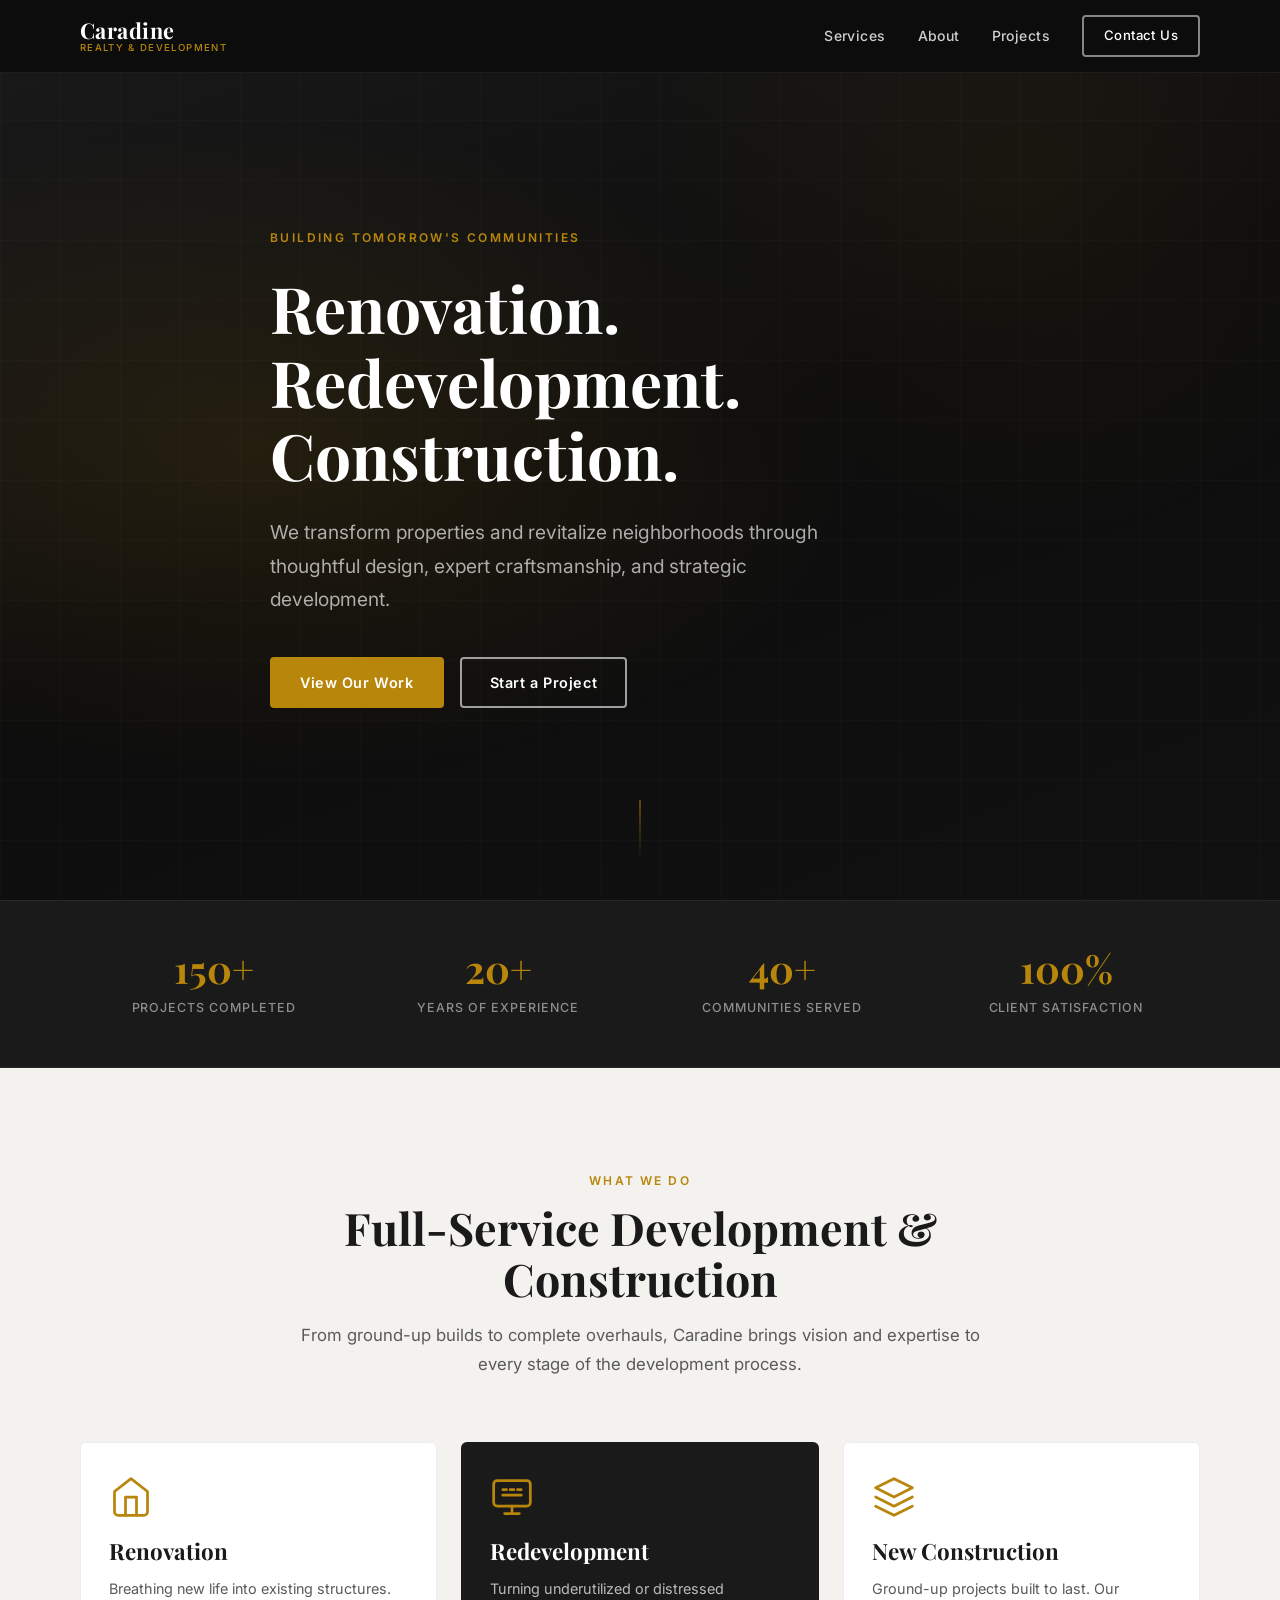
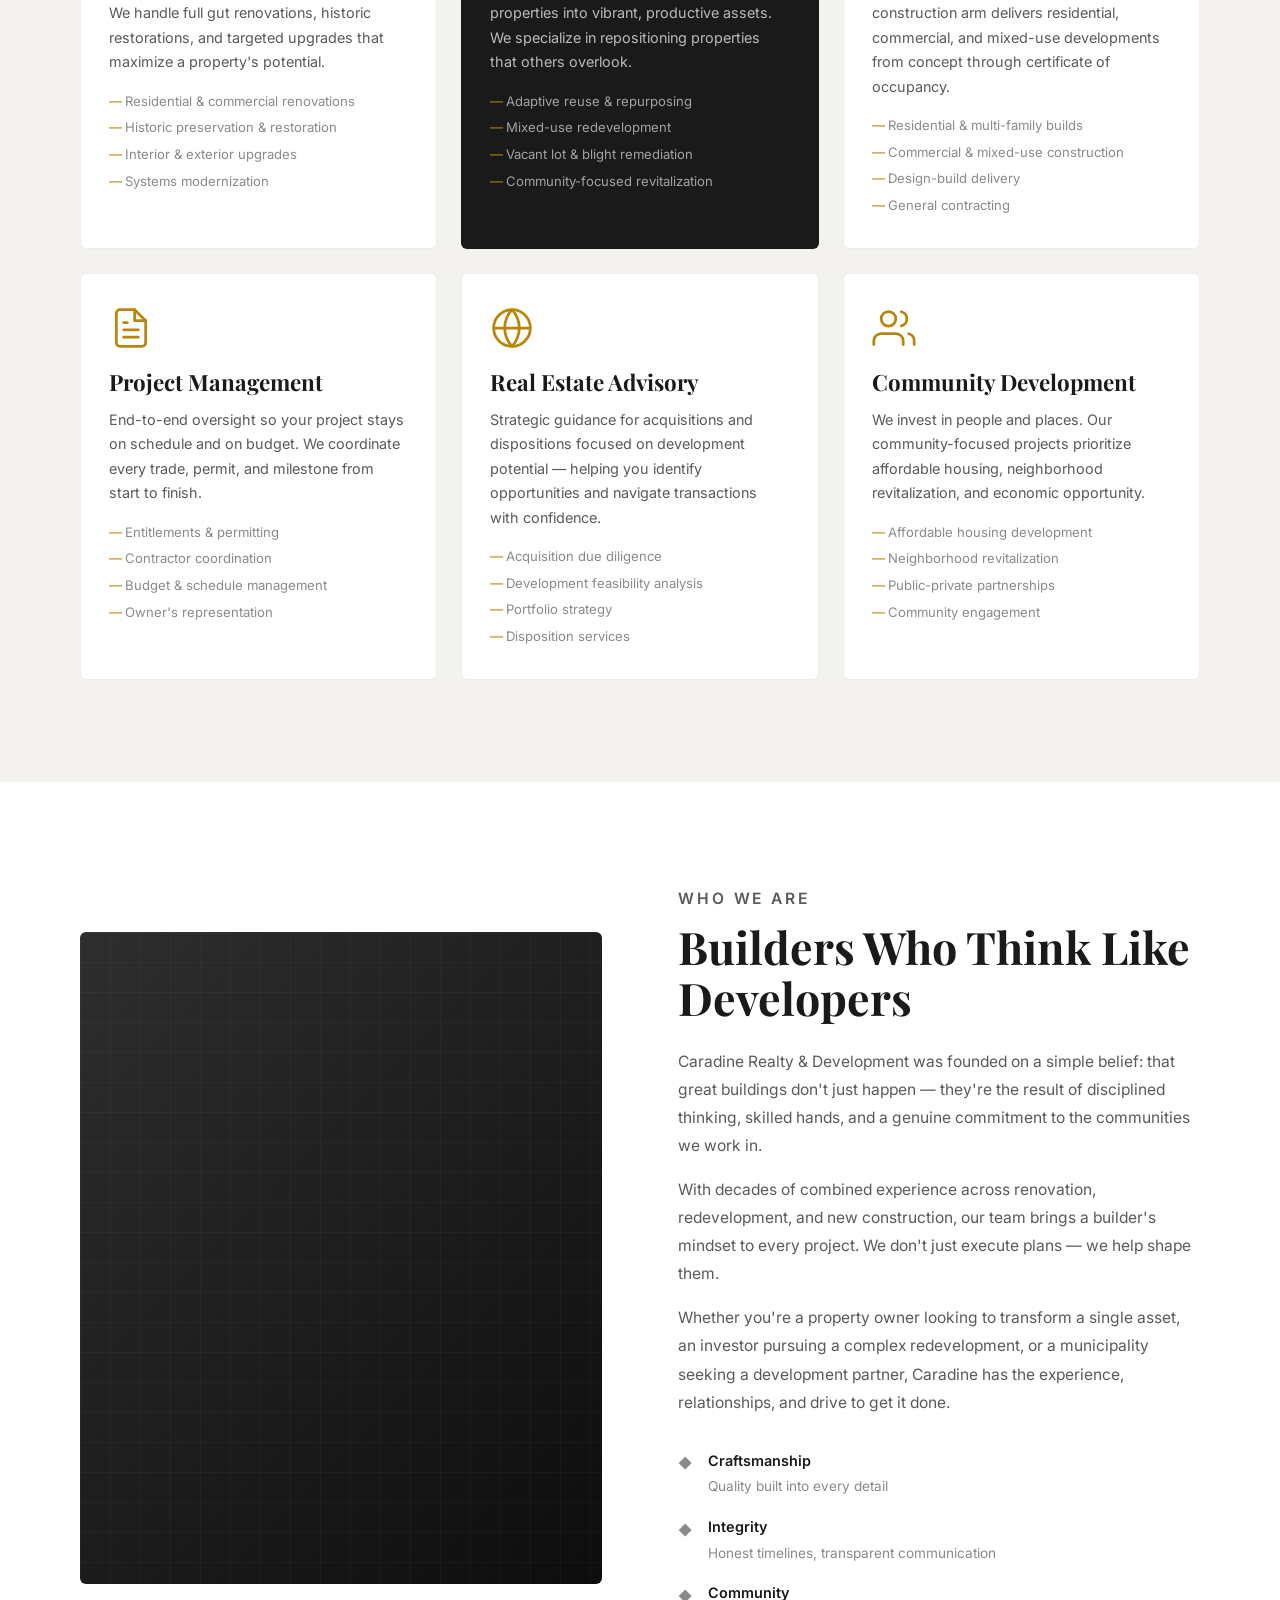
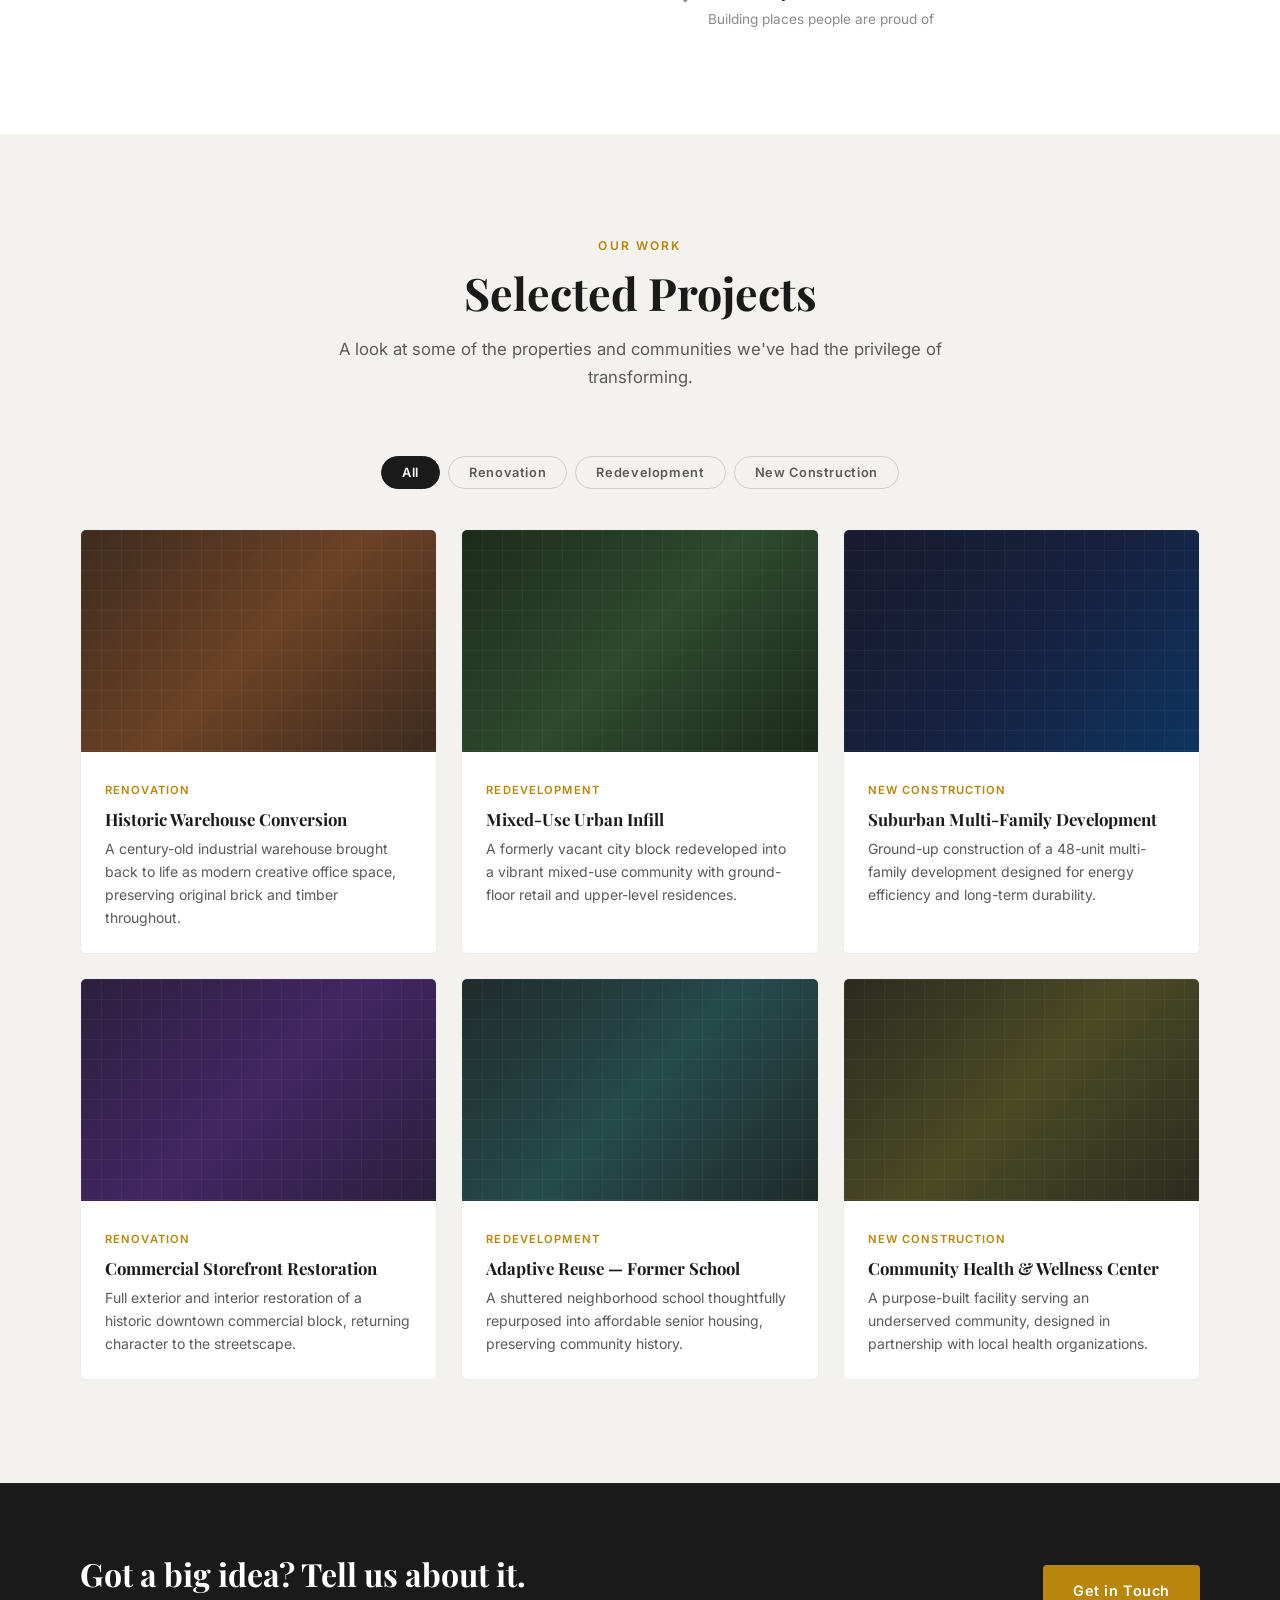
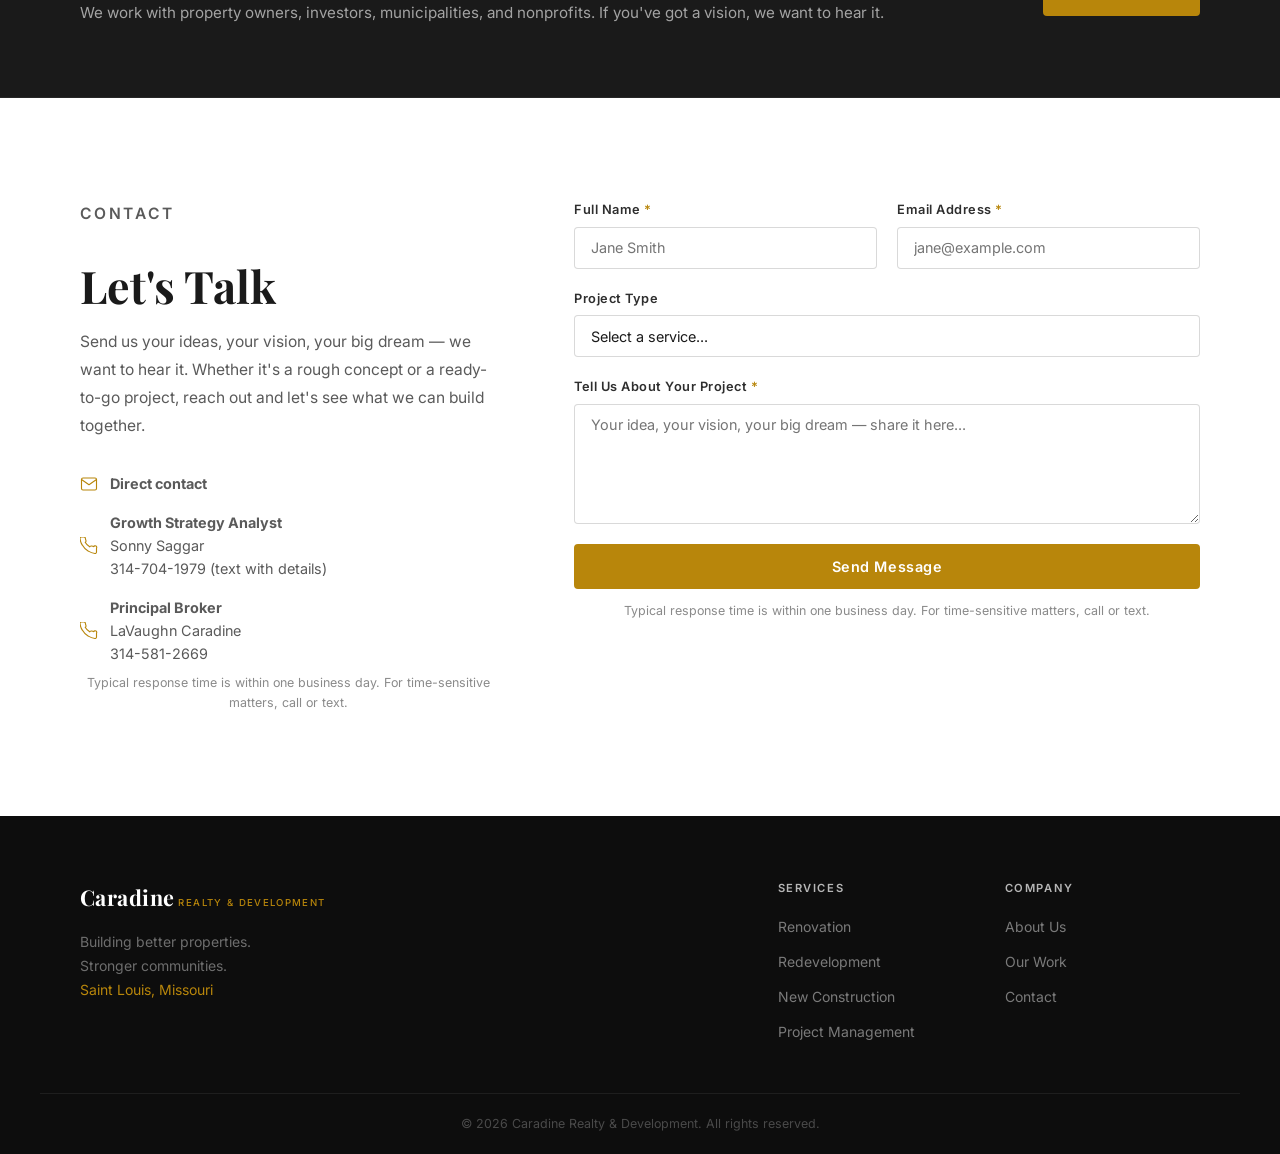
==== commit 6b965b14: "Refocus contact section and remove listing-style contact details" ====
--- a/index (1).html
+++ b/index (1).html
@@ -287,30 +287,18 @@
         <p>Send us your ideas, your vision, your big dream — we want to hear it. Whether it's a rough concept or a ready-to-go project, reach out and let's see what we can build together.</p>
         <div class="contact-details">
           <div class="contact-item">
-            <svg xmlns="http://www.w3.org/2000/svg" viewBox="0 0 24 24" fill="none" stroke="currentColor" stroke-width="1.5" stroke-linecap="round" stroke-linejoin="round"><path d="M21 10c0 7-9 13-9 13s-9-6-9-13a9 9 0 0118 0z"/><circle cx="12" cy="10" r="3"/></svg>
-            <span>Saint Louis, Missouri</span>
-          </div>
-          <div class="contact-person">
-            <div class="contact-person-name">Sonny Saggar</div>
-            <div class="contact-person-title">Growth Analyst</div>
-            <div class="contact-item">
-              <svg xmlns="http://www.w3.org/2000/svg" viewBox="0 0 24 24" fill="none" stroke="currentColor" stroke-width="1.5" stroke-linecap="round" stroke-linejoin="round"><path d="M4 4h16c1.1 0 2 .9 2 2v12c0 1.1-.9 2-2 2H4c-1.1 0-2-.9-2-2V6c0-1.1.9-2 2-2z"/><polyline points="22,6 12,13 2,6"/></svg>
-              <a href="mailto:sonny@caradinerealty.com">sonny@caradinerealty.com</a>
-            </div>
-            <div class="contact-item">
-              <svg xmlns="http://www.w3.org/2000/svg" viewBox="0 0 24 24" fill="none" stroke="currentColor" stroke-width="1.5" stroke-linecap="round" stroke-linejoin="round"><path d="M22 16.92v3a2 2 0 01-2.18 2 19.79 19.79 0 01-8.63-3.07A19.5 19.5 0 013.07 10.8a19.79 19.79 0 01-3.07-8.7A2 2 0 012.18 0h3a2 2 0 012 1.72c.127.96.361 1.903.7 2.81a2 2 0 01-.45 2.11L6.91 7.09a16 16 0 006 6l.56-.56a2 2 0 012.11-.45c.907.339 1.85.573 2.81.7A2 2 0 0122 14.92v2z"/></svg>
-              <a href="tel:+13147041979">(314) 704-1979</a>
-            </div>
-            <p class="contact-note">Text first — faster than a call.</p>
-          </div>
-          <div class="contact-person">
-            <div class="contact-person-name">LaVaughn Caradine</div>
-            <div class="contact-person-title">Principal</div>
-            <div class="contact-item">
-              <svg xmlns="http://www.w3.org/2000/svg" viewBox="0 0 24 24" fill="none" stroke="currentColor" stroke-width="1.5" stroke-linecap="round" stroke-linejoin="round"><path d="M22 16.92v3a2 2 0 01-2.18 2 19.79 19.79 0 01-8.63-3.07A19.5 19.5 0 013.07 10.8a19.79 19.79 0 01-3.07-8.7A2 2 0 012.18 0h3a2 2 0 012 1.72c.127.96.361 1.903.7 2.81a2 2 0 01-.45 2.11L6.91 7.09a16 16 0 006 6l.56-.56a2 2 0 012.11-.45c.907.339 1.85.573 2.81.7A2 2 0 0122 14.92v2z"/></svg>
-              <a href="tel:+13145812669">(314) 581-2669</a>
-            </div>
-          </div>
+            <svg xmlns="http://www.w3.org/2000/svg" viewBox="0 0 24 24" fill="none" stroke="currentColor" stroke-width="1.5" stroke-linecap="round" stroke-linejoin="round"><path d="M4 4h16c1.1 0 2 .9 2 2v12c0 1.1-.9 2-2 2H4c-1.1 0-2-.9-2-2V6c0-1.1.9-2 2-2z"/><polyline points="22,6 12,13 2,6"/></svg>
+            <span><strong>Direct contact</strong></span>
+          </div>
+          <div class="contact-item">
+            <svg xmlns="http://www.w3.org/2000/svg" viewBox="0 0 24 24" fill="none" stroke="currentColor" stroke-width="1.5" stroke-linecap="round" stroke-linejoin="round"><path d="M22 16.92v3a2 2 0 01-2.18 2 19.79 19.79 0 01-8.63-3.07A19.5 19.5 0 013.07 10.8a19.79 19.79 0 01-3.07-8.7A2 2 0 012.18 0h3a2 2 0 012 1.72c.127.96.361 1.903.7 2.81a2 2 0 01-.45 2.11L6.91 7.09a16 16 0 006 6l.56-.56a2 2 0 012.11-.45c.907.339 1.85.573 2.81.7A2 2 0 0122 14.92v2z"/></svg>
+            <span><strong>Growth Strategy Analyst</strong><br />Sonny Saggar<br /><a href="tel:+13147041979">314-704-1979</a> (text with details)</span>
+          </div>
+          <div class="contact-item">
+            <svg xmlns="http://www.w3.org/2000/svg" viewBox="0 0 24 24" fill="none" stroke="currentColor" stroke-width="1.5" stroke-linecap="round" stroke-linejoin="round"><path d="M22 16.92v3a2 2 0 01-2.18 2 19.79 19.79 0 01-8.63-3.07A19.5 19.5 0 013.07 10.8a19.79 19.79 0 01-3.07-8.7A2 2 0 012.18 0h3a2 2 0 012 1.72c.127.96.361 1.903.7 2.81a2 2 0 01-.45 2.11L6.91 7.09a16 16 0 006 6l.56-.56a2 2 0 012.11-.45c.907.339 1.85.573 2.81.7A2 2 0 0122 14.92v2z"/></svg>
+            <span><strong>Principal Broker</strong><br />LaVaughn Caradine<br /><a href="tel:+13145812669">314-581-2669</a></span>
+          </div>
+          <p class="form-note">Typical response time is within one business day. For time-sensitive matters, call or text.</p>
         </div>
       </div>
       <form class="contact-form" id="contact-form" novalidate>
@@ -342,7 +330,7 @@
           <textarea id="message" name="message" rows="5" placeholder="Your idea, your vision, your big dream — share it here..." required></textarea>
         </div>
         <button type="submit" class="btn btn-primary btn-full">Send Message</button>
-        <p class="form-note">We read everything. We'll be in touch.</p>
+        <p class="form-note">Typical response time is within one business day. For time-sensitive matters, call or text.</p>
       </form>
     </div>
   </section>
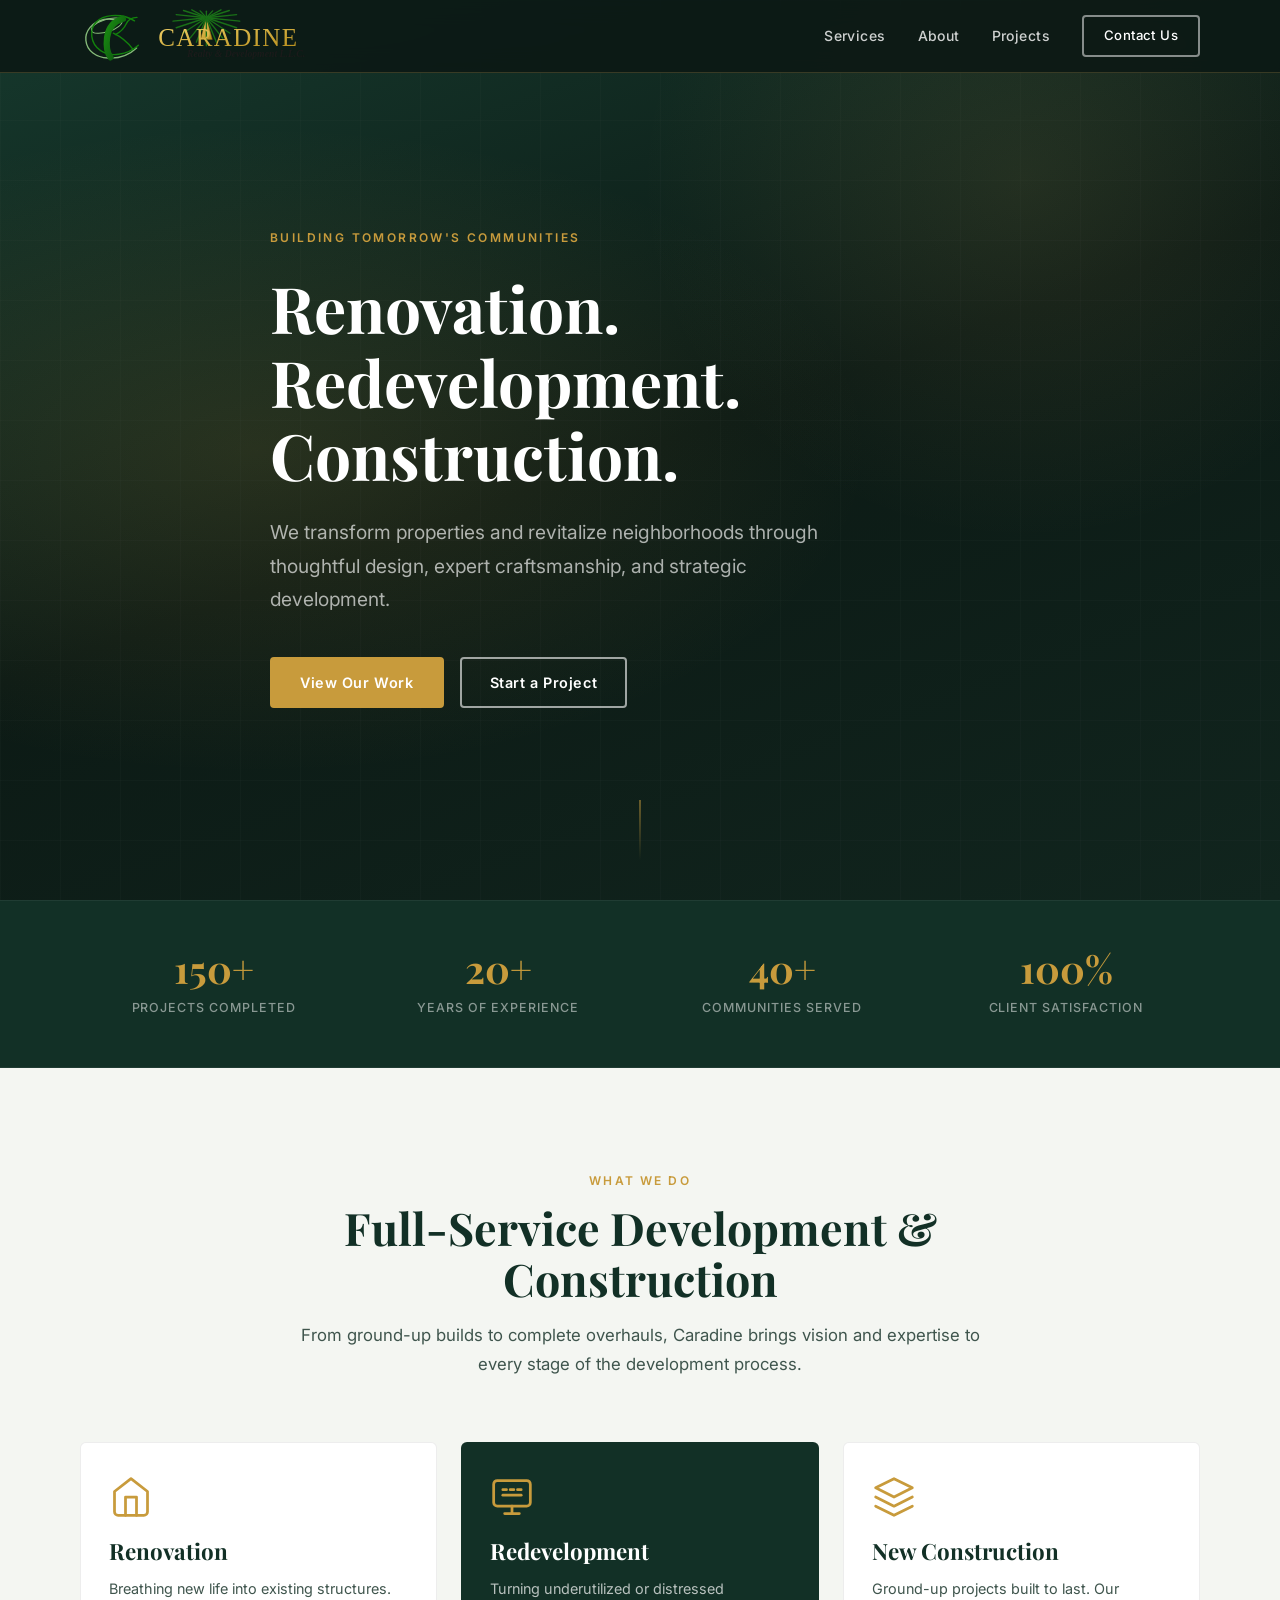
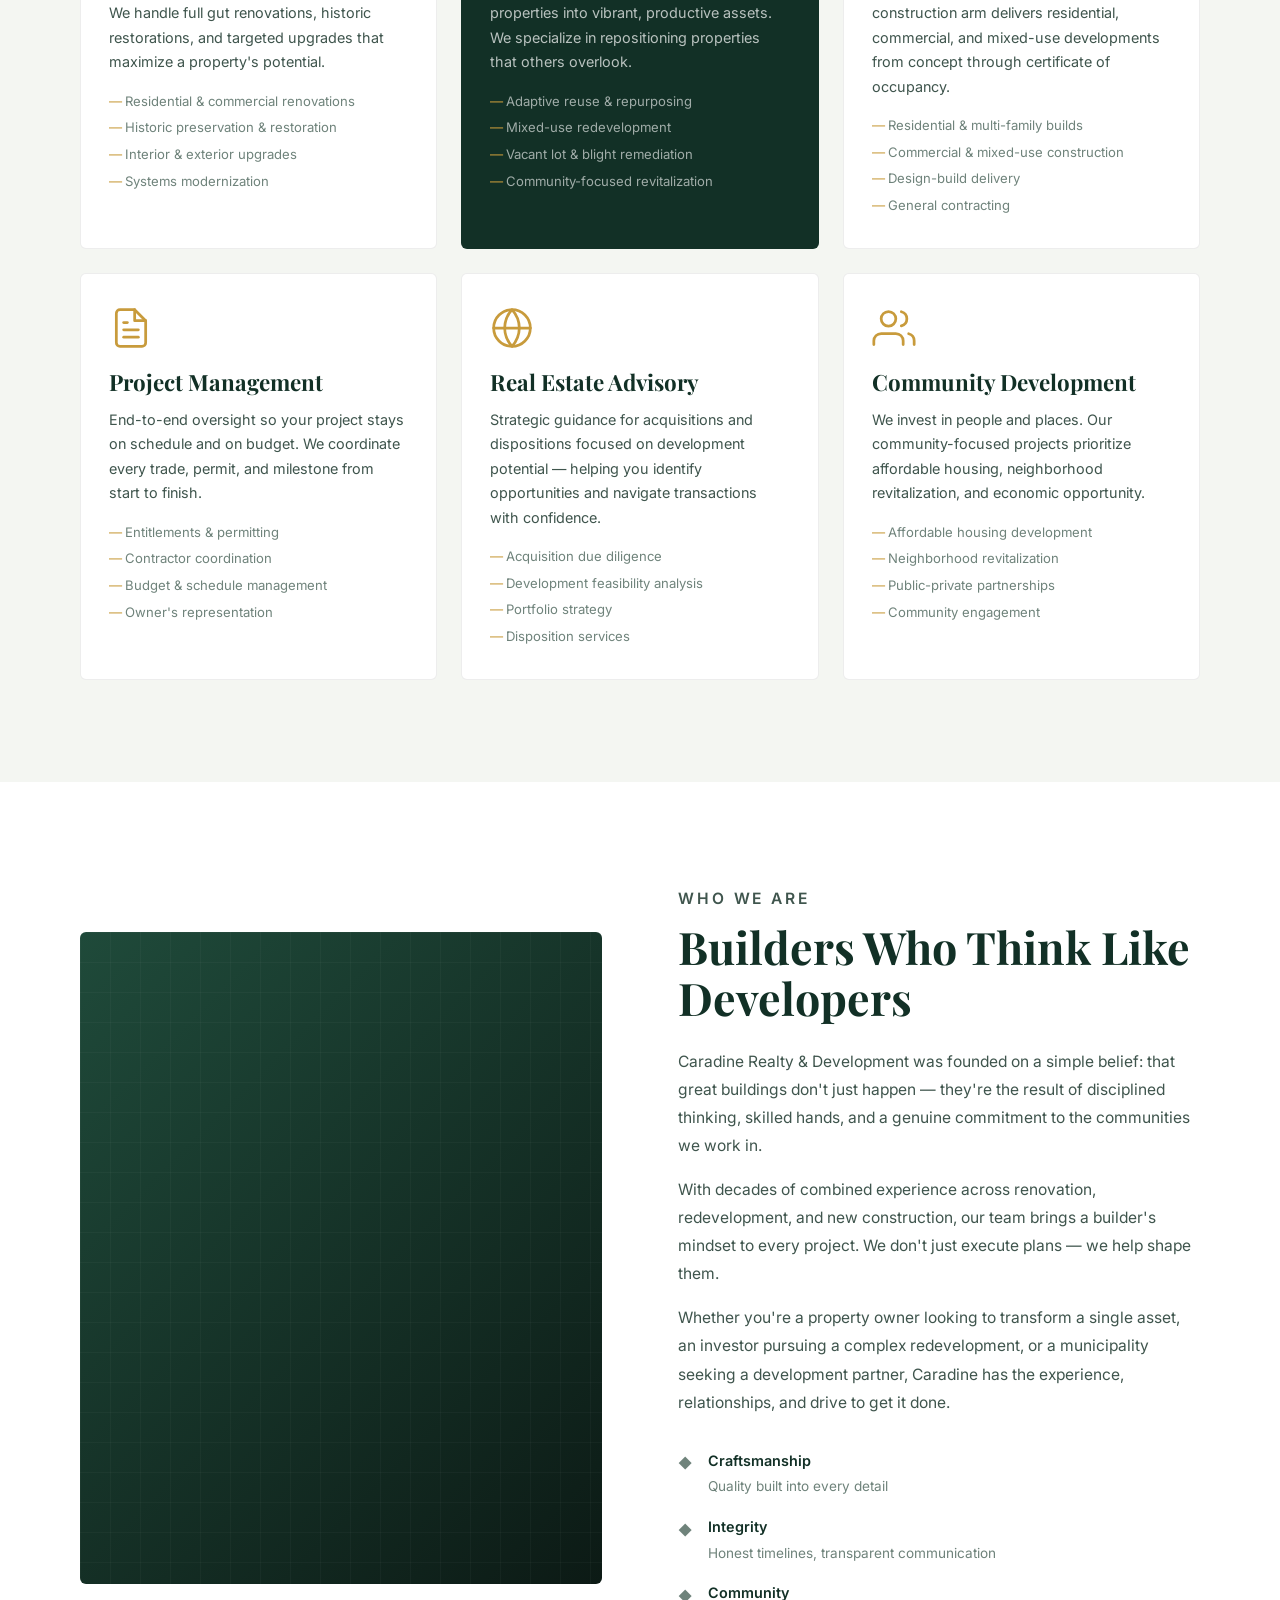
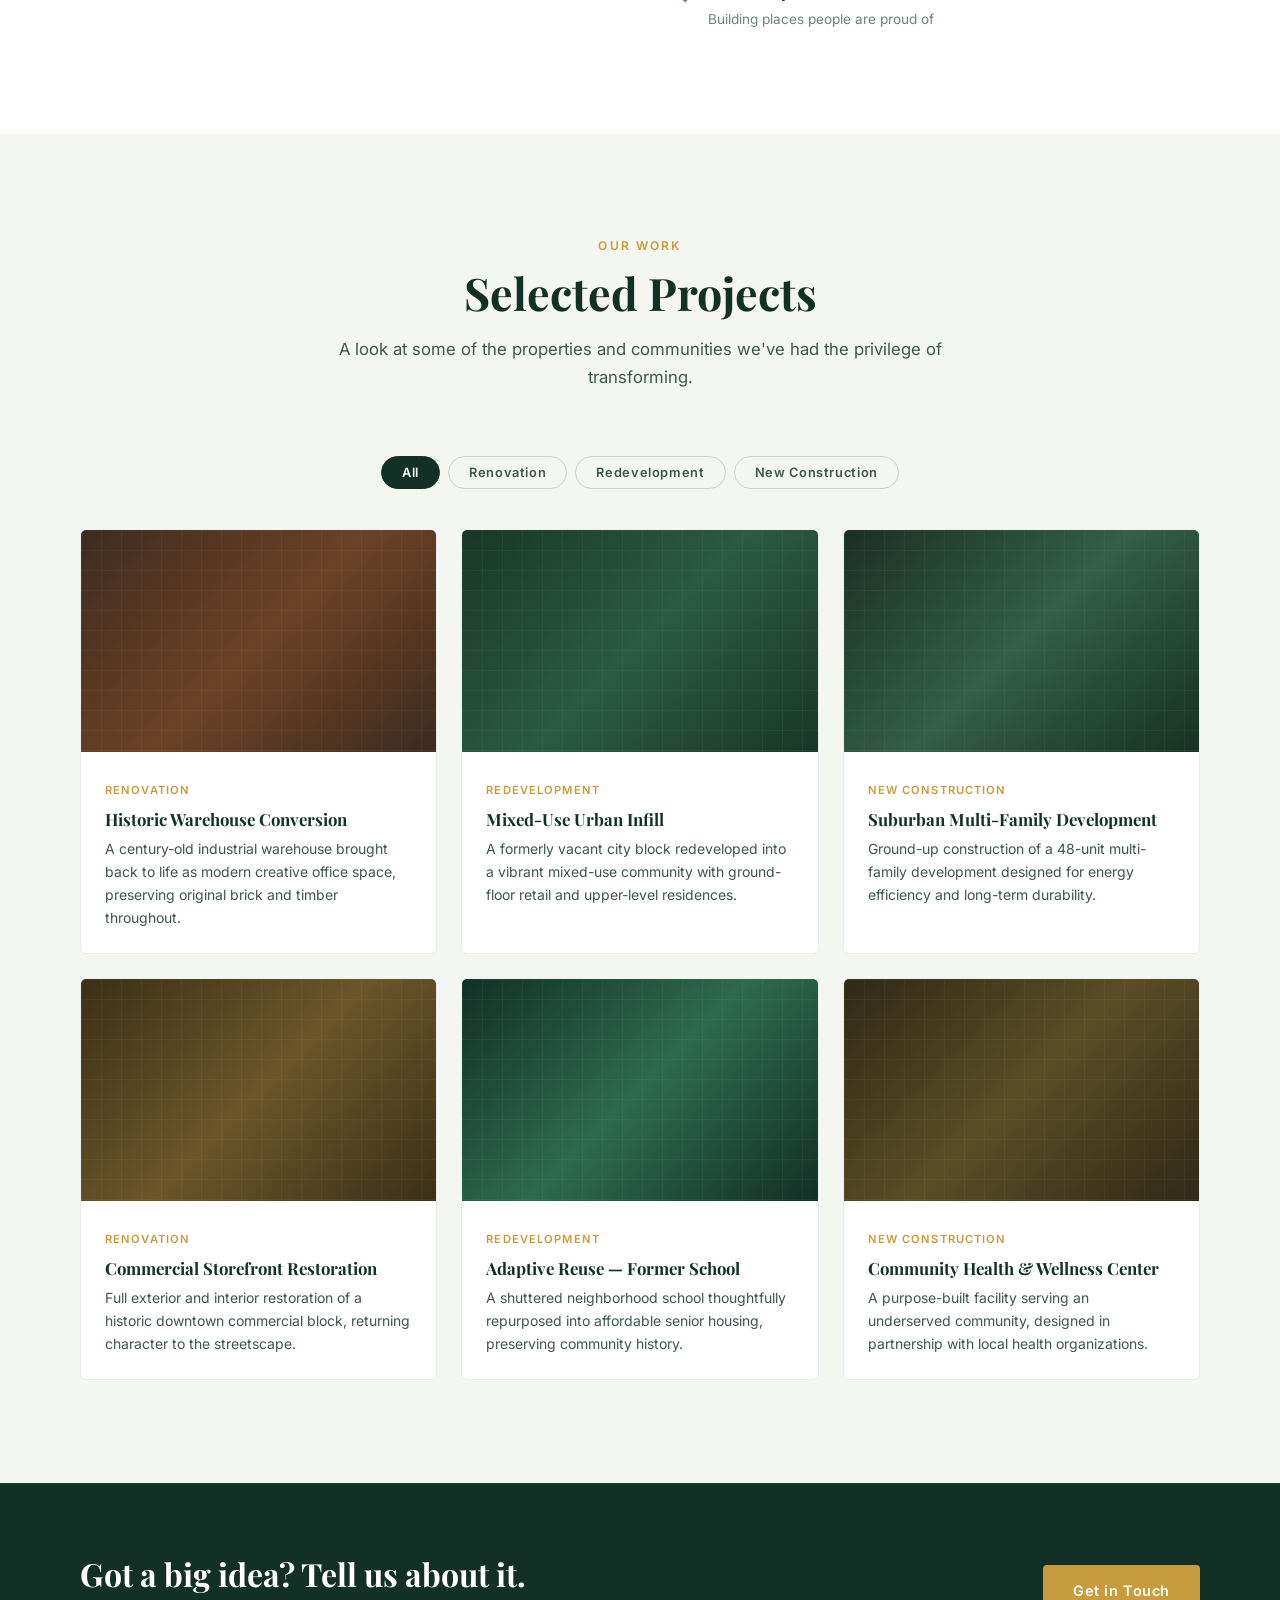
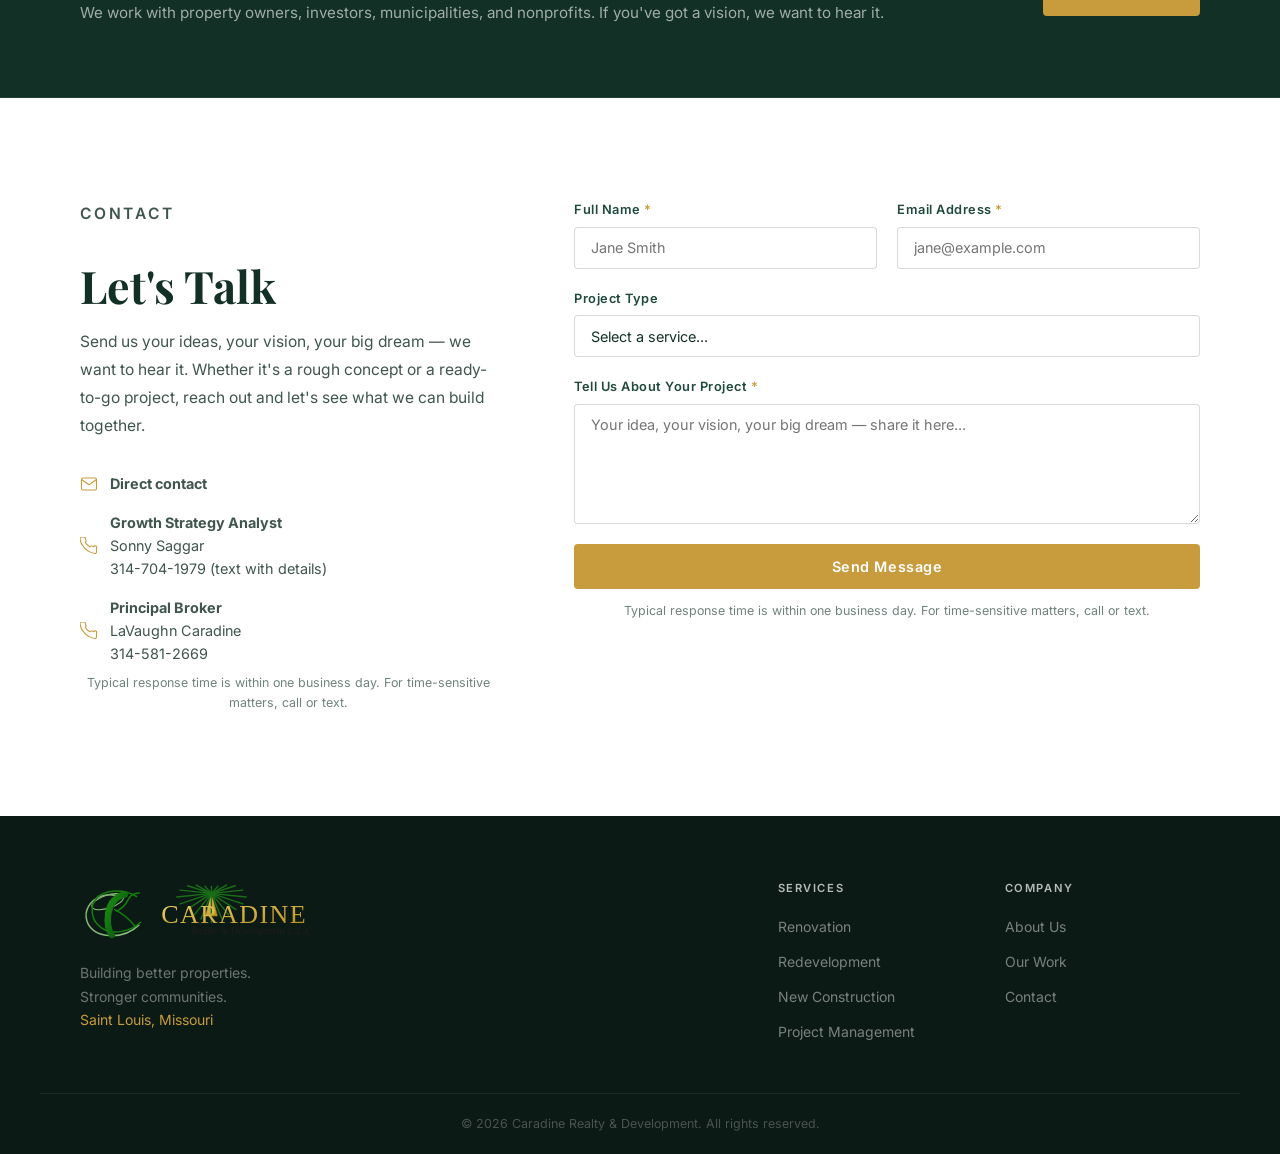
==== commit ed48c166: "Update site logo" ====
--- a/index (1).html
+++ b/index (1).html
@@ -15,6 +15,7 @@
   <header class="site-header">
     <nav class="nav container">
       <a href="#" class="logo">
+          <img src="caradine-logo.svg" alt="Caradine Realty logo" class="logo-mark" />
         <span class="logo-main">Caradine</span>
         <span class="logo-sub">Realty &amp; Development</span>
       </a>
@@ -339,6 +340,7 @@
   <footer class="site-footer">
     <div class="container footer-inner">
       <div class="footer-brand">
+        <img src="caradine-logo.svg" alt="Caradine Realty logo" class="logo-mark" />
         <span class="logo-main">Caradine</span>
         <span class="logo-sub">Realty &amp; Development</span>
         <p>Building better properties.<br />Stronger communities.<br /><span class="footer-location">Saint Louis, Missouri</span></p>
--- a/styles.css
+++ b/styles.css
@@ -4,15 +4,15 @@
 *, *::before, *::after { box-sizing: border-box; margin: 0; padding: 0; }
 
 :root {
-  --color-black:   #0d0d0d;
-  --color-dark:    #1a1a1a;
-  --color-charcoal:#2e2e2e;
-  --color-mid:     #5a5a5a;
-  --color-muted:   #8a8a8a;
-  --color-light:   #f4f2ef;
+  --color-black:   #0c1a15;
+  --color-dark:    #123026;
+  --color-charcoal:#1f4a3a;
+  --color-mid:     #3f554d;
+  --color-muted:   #6f837b;
+  --color-light:   #f4f6f2;
   --color-white:   #ffffff;
-  --color-accent:  #b8860b;
-  --color-accent-light: #d4a017;
+  --color-accent:  #c89b3c;
+  --color-accent-light: #e3bc64;
   --font-serif:    'Playfair Display', Georgia, serif;
   --font-sans:     'Inter', system-ui, sans-serif;
   --max-w:         1200px;
@@ -119,10 +119,10 @@
   position: fixed;
   top: 0; left: 0; right: 0;
   z-index: 100;
-  background: rgba(13,13,13,0.92);
+  background: rgba(12,26,21,0.92);
   backdrop-filter: blur(12px);
   -webkit-backdrop-filter: blur(12px);
-  border-bottom: 1px solid rgba(255,255,255,0.07);
+  border-bottom: 1px solid rgba(227,188,100,0.2);
   transition: background var(--transition);
 }
 
@@ -135,9 +135,26 @@
 }
 
 .logo {
-  display: flex;
-  flex-direction: column;
+  display: inline-flex;
+  align-items: center;
   line-height: 1.1;
+  min-height: 42px;
+}
+.logo .logo-mark {
+  width: clamp(190px, 22vw, 250px);
+  height: auto;
+}
+.logo .logo-main,
+.logo .logo-sub {
+  position: absolute;
+  width: 1px;
+  height: 1px;
+  padding: 0;
+  margin: -1px;
+  overflow: hidden;
+  clip: rect(0, 0, 0, 0);
+  white-space: nowrap;
+  border: 0;
 }
 .logo-main {
   font-family: var(--font-serif);
@@ -208,9 +225,9 @@
   position: absolute;
   inset: 0;
   background:
-    radial-gradient(ellipse 80% 60% at 20% 50%, rgba(184,134,11,0.12) 0%, transparent 60%),
-    radial-gradient(ellipse 60% 80% at 80% 20%, rgba(184,134,11,0.06) 0%, transparent 50%),
-    linear-gradient(160deg, #1a1a1a 0%, #0d0d0d 50%, #111 100%);
+    radial-gradient(ellipse 80% 60% at 20% 50%, rgba(200,155,60,0.14) 0%, transparent 60%),
+    radial-gradient(ellipse 60% 80% at 80% 20%, rgba(227,188,100,0.1) 0%, transparent 50%),
+    linear-gradient(160deg, #16392d 0%, #0c1a15 50%, #11251e 100%);
 }
 
 /* Subtle architectural grid texture */
@@ -494,11 +511,11 @@
   background-position: center;
 }
 .project-img-1 { background: linear-gradient(135deg, #3d2b1f 0%, #6b4226 50%, #3d2b1f 100%); }
-.project-img-2 { background: linear-gradient(135deg, #1c2b1c 0%, #2d4a2d 50%, #1c2b1c 100%); }
-.project-img-3 { background: linear-gradient(135deg, #1a1a2e 0%, #16213e 50%, #0f3460 100%); }
-.project-img-4 { background: linear-gradient(135deg, #2b1f3d 0%, #422662 50%, #2b1f3d 100%); }
-.project-img-5 { background: linear-gradient(135deg, #1f2b2b 0%, #264a4a 50%, #1f2b2b 100%); }
-.project-img-6 { background: linear-gradient(135deg, #2b2b1f 0%, #4a4a26 50%, #2b2b1f 100%); }
+.project-img-2 { background: linear-gradient(135deg, #193628 0%, #2a5b43 50%, #193628 100%); }
+.project-img-3 { background: linear-gradient(135deg, #1b2f25 0%, #335e47 50%, #173124 100%); }
+.project-img-4 { background: linear-gradient(135deg, #3b2f18 0%, #6b5628 50%, #3b2f18 100%); }
+.project-img-5 { background: linear-gradient(135deg, #123026 0%, #2d6a4f 50%, #123026 100%); }
+.project-img-6 { background: linear-gradient(135deg, #2f2917 0%, #5a4d25 50%, #2f2917 100%); }
 
 /* Add subtle pattern overlay to project images */
 .project-img::after {
@@ -609,7 +626,7 @@
 .form-group select:focus,
 .form-group textarea:focus {
   border-color: var(--color-accent);
-  box-shadow: 0 0 0 3px rgba(184,134,11,0.12);
+  box-shadow: 0 0 0 3px rgba(200,155,60,0.18);
 }
 .form-group textarea { resize: vertical; min-height: 120px; }
 
@@ -655,6 +672,23 @@
 
 .footer-brand .logo-main { color: var(--color-white); }
 .footer-brand .logo-sub { color: var(--color-accent); }
+.footer-brand .logo-mark {
+  width: min(100%, 260px);
+  height: auto;
+  margin-bottom: 0.7rem;
+}
+.footer-brand .logo-main,
+.footer-brand .logo-sub {
+  position: absolute;
+  width: 1px;
+  height: 1px;
+  padding: 0;
+  margin: -1px;
+  overflow: hidden;
+  clip: rect(0, 0, 0, 0);
+  white-space: nowrap;
+  border: 0;
+}
 .footer-brand p {
   margin-top: 1rem;
   font-size: 0.875rem;
@@ -713,7 +747,7 @@
     position: fixed;
     top: 72px;
     left: 0; right: 0;
-    background: rgba(13,13,13,0.97);
+    background: rgba(12,26,21,0.97);
     flex-direction: column;
     align-items: center;
     padding: 2rem;
@@ -747,6 +781,15 @@
 }
 
 @media (max-width: 480px) {
+  .logo {
+    min-height: 36px;
+  }
+  .logo .logo-mark {
+    width: min(60vw, 210px);
+  }
+}
+
+@media (max-width: 480px) {
   .stats-grid { grid-template-columns: repeat(2, 1fr); }
   .hero-cta { flex-direction: column; }
   .hero-cta .btn { text-align: center; }
